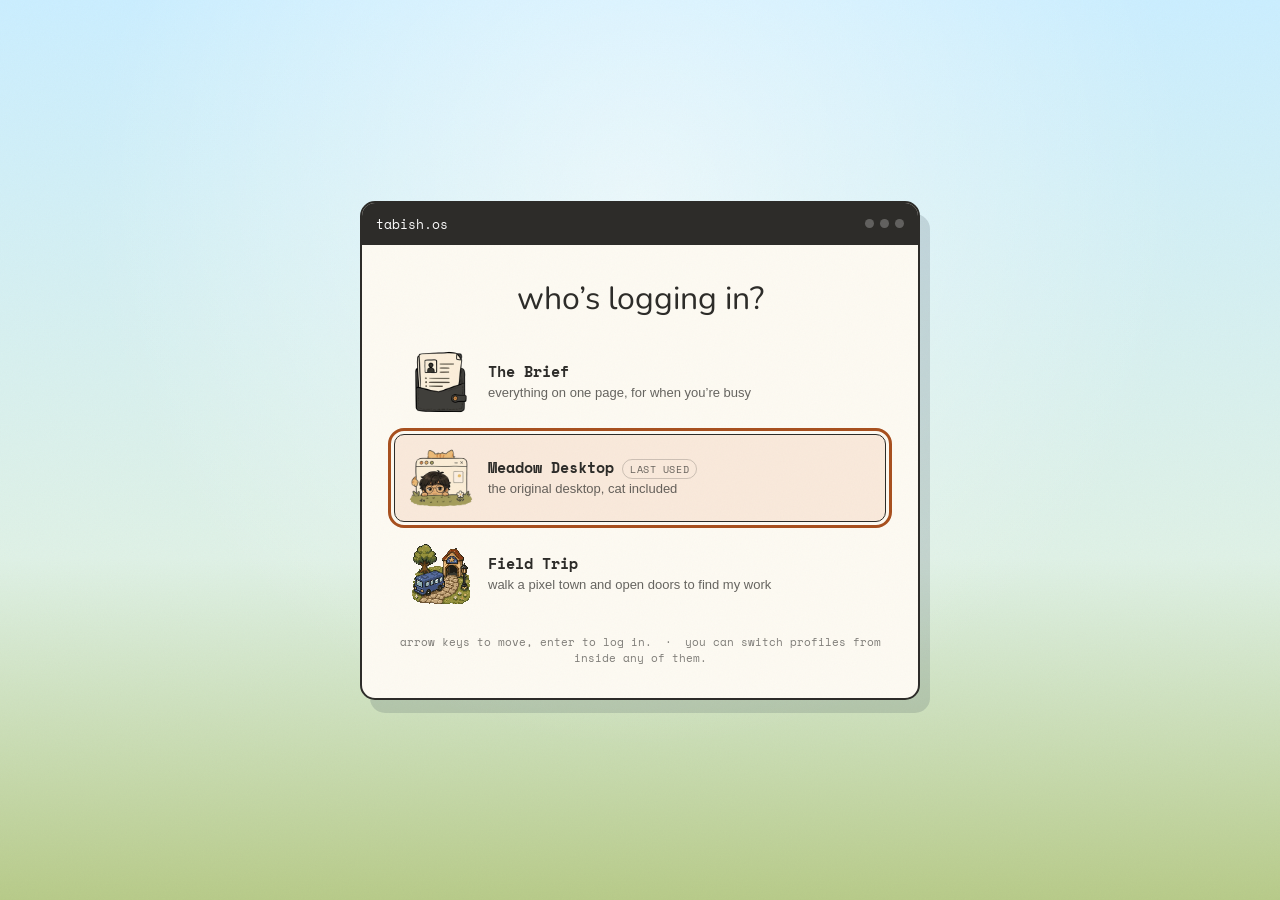
==== index.html @ e6ebe378 "Housekeeping: asset version, sitemap, README, gitignore Bumps ASSET_VERSION to 20261016-sketchbook s" ====
<!DOCTYPE html>
<html lang="en">

<head>
  <meta charset="UTF-8" />
  <meta name="viewport" content="width=device-width, initial-scale=1" />
  <title>Tabish Navaid | Software Engineering &amp; Product Portfolio</title>
  <meta name="description"
    content="Tabish Navaid is an aspiring software engineer studying computer science at Whitman College, building web apps, civic tools and browser games." />
  <meta name="author" content="Tabish Navaid" />
  <meta name="robots" content="index, follow, max-image-preview:large" />
  <meta name="theme-color" content="#cbeeff" media="(prefers-color-scheme: light)" />
  <meta name="theme-color" content="#111827" media="(prefers-color-scheme: dark)" />
  <link rel="canonical" href="https://www.tabishnavaid.dev/" />

  <link rel="icon" href="/assets/images/opt/peeking-profile.png?v=20260821" type="image/png" />

  <meta property="og:type" content="profile" />
  <meta property="og:site_name" content="Tabish Navaid" />
  <meta property="profile:first_name" content="Tabish" />
  <meta property="profile:last_name" content="Navaid" />
  <meta property="og:title" content="Tabish Navaid | Software Engineering &amp; Product Portfolio" />
  <meta property="og:description"
    content="Tabish Navaid’s portfolio, three ways: a one-page brief, an illustrated desktop, and a pixel town you can walk around." />
  <meta property="og:url" content="https://www.tabishnavaid.dev/" />
  <meta property="og:image" content="https://www.tabishnavaid.dev/assets/images/og-card.jpg" />
  <meta property="og:image:width" content="1200" />
  <meta property="og:image:height" content="630" />
  <meta property="og:image:alt" content="An illustrated meadow with a paper desktop window reading “hi! i’m tabish”." />
  <meta name="twitter:card" content="summary_large_image" />
  <meta name="twitter:title" content="Tabish Navaid | Software Engineering &amp; Product Portfolio" />
  <meta name="twitter:description"
    content="Web apps, civic tools and browser games, plus a pixel town you can walk around to find them." />
  <meta name="twitter:image" content="https://www.tabishnavaid.dev/assets/images/og-card.jpg" />
  <meta name="twitter:image:alt" content="An illustrated meadow with a paper desktop window reading “hi! i’m tabish”." />

  <link rel="preconnect" href="https://fonts.googleapis.com" />
  <link rel="preconnect" href="https://fonts.gstatic.com" crossorigin />
  <link
    href="https://fonts.googleapis.com/css2?family=Architects+Daughter&family=Quicksand:wght@500;600;700&family=Nunito:wght@400;600;700&family=Space+Mono:wght@400;700&display=swap"
    rel="stylesheet" />
  <link rel="stylesheet" href="css/styles.css?v=20261016-sketchbook" />

  <script type="application/ld+json">
    {
      "@context": "https://schema.org",
      "@type": "Person",
      "name": "Tabish Navaid",
      "url": "https://www.tabishnavaid.dev/",
      "image": "https://www.tabishnavaid.dev/assets/images/og-card.jpg",
      "email": "mailto:tabishnavaid06@gmail.com",
      "description": "Aspiring software engineer studying computer science at Whitman College, building web apps, civic tools, and browser games.",
      "affiliation": { "@type": "CollegeOrUniversity", "name": "Whitman College" },
      "knowsAbout": ["Software engineering", "Web development", "Product development", "Web accessibility"],
      "sameAs": ["https://github.com/TabishNavaid", "https://linkedin.com/in/tabish-navaid"]
    }
  </script>
</head>

<body>
  <a class="skip-link" href="#modeMain">skip to the content</a>

  <noscript>
    <div class="noscript-card">
      <h1>Tabish Navaid</h1>
      <p>Aspiring software engineer studying computer science at Whitman College, building web apps and the odd browser game.
        The interactive parts of this site need JavaScript, but the links below work without it.</p>
      <p>
        <a href="mailto:tabishnavaid06@gmail.com">tabishnavaid06@gmail.com</a> ·
        <a href="https://github.com/TabishNavaid">GitHub</a> ·
        <a href="https://linkedin.com/in/tabish-navaid">LinkedIn</a>
      </p>
    </div>
  </noscript>

  <!-- Paper grain. Decorative. -->
  <svg class="noise-overlay" xmlns="http://www.w3.org/2000/svg" aria-hidden="true" focusable="false">
    <filter id="noiseFilter">
      <feTurbulence type="fractalNoise" baseFrequency="0.65" numOctaves="3" stitchTiles="stitch" />
    </filter>
    <rect width="100%" height="100%" filter="url(#noiseFilter)" />
  </svg>

  <!-- ==================== boot + profile chooser ==================== -->
  <div class="boot" id="boot" hidden>
    <div class="boot__machine">
      <div class="boot__bar" aria-hidden="true">
        <span class="boot__bar-name">tabish.os</span>
        <span class="boot__dots"><i></i><i></i><i></i></span>
      </div>

      <div class="boot__screen">
        <p class="boot__startup" id="bootStartup" aria-hidden="true">
          <span class="boot__sprout">
            <svg viewBox="0 0 32 32" aria-hidden="true" focusable="false">
              <path d="M16 27V12M16 15.5Q10 10 16 10M16 19.5Q22 14 16 14" fill="none" stroke="currentColor"
                stroke-width="2.6" stroke-linecap="round" stroke-linejoin="round" />
            </svg>
          </span>
          <span class="boot__typing">starting up<i class="boot__caret"></i></span>
        </p>

        <section class="chooser" id="chooser" hidden aria-labelledby="chooserTitle">
          <h1 class="chooser__title" id="chooserTitle">who’s logging in?</h1>
          <ul class="chooser__list" id="chooserList">
            <li>
              <button class="profile" type="button" data-mode="brief">
                <span class="profile__avatar" aria-hidden="true">
                  <picture>
                    <source type="image/webp" srcset="assets/images/opt/the-brief.webp" />
                    <img src="assets/images/opt/the-brief.png" width="360" height="360" alt=""
                      decoding="async" />
                  </picture>
                </span>
                <span class="profile__name">The Brief</span>
                <span class="profile__sub">everything on one page, for when you’re busy</span>
              </button>
            </li>
            <li>
              <button class="profile" type="button" data-mode="meadow">
                <span class="profile__avatar" aria-hidden="true">
                  <picture>
                    <source type="image/webp" srcset="assets/images/opt/meadow-desktop.webp" />
                    <img src="assets/images/opt/meadow-desktop.png" width="360" height="360" alt=""
                      decoding="async" />
                  </picture>
                </span>
                <span class="profile__name">Meadow Desktop</span>
                <span class="profile__sub">the original desktop, cat included</span>
              </button>
            </li>
            <li>
              <button class="profile" type="button" data-mode="field-trip">
                <span class="profile__avatar" aria-hidden="true">
                  <picture>
                    <source type="image/webp" srcset="assets/images/opt/field-trip.webp" />
                    <img src="assets/images/opt/field-trip.png" width="360" height="360" alt=""
                      decoding="async" />
                  </picture>
                </span>
                <span class="profile__name">Field Trip</span>
                <span class="profile__sub">walk a pixel town and open doors to find my work</span>
              </button>
            </li>
          </ul>
          <p class="chooser__foot">
            <span id="chooserHint">arrow keys to move, enter to log in.</span>
            <span class="chooser__foot-sep" aria-hidden="true">·</span>
            <span>you can switch profiles from inside any of them.</span>
          </p>
        </section>
      </div>
    </div>
  </div>

  <!-- ==================== mode 2: meadow desktop ==================== -->
  <div id="meadowRoot" hidden>
    <div class="scene">
      <div class="stars" id="stars" aria-hidden="true"></div>

      <svg class="constellation" id="constellation" viewBox="0 0 210 140" aria-hidden="true" focusable="false">
        <g id="constellationArt"></g>
      </svg>

      <div class="cloud" style="top:13%; left:9%;" aria-hidden="true">
        <svg width="112" height="47" viewBox="0 0 120 50" focusable="false">
          <ellipse cx="30" cy="35" rx="30" ry="15" fill="#fff" />
          <ellipse cx="60" cy="25" rx="35" ry="20" fill="#fff" />
          <ellipse cx="90" cy="35" rx="28" ry="14" fill="#fff" />
        </svg>
      </div>
      <div class="cloud" style="top:8%; left:58%;" aria-hidden="true">
        <svg width="84" height="38" viewBox="0 0 90 40" focusable="false">
          <ellipse cx="22" cy="28" rx="22" ry="11" fill="#fff" />
          <ellipse cx="45" cy="18" rx="26" ry="15" fill="#fff" />
          <ellipse cx="70" cy="28" rx="20" ry="10" fill="#fff" />
        </svg>
      </div>

      <div id="fireflies" aria-hidden="true"></div>

      <svg class="grass-layer grass-far" viewBox="0 0 1440 200" preserveAspectRatio="none" aria-hidden="true"
        focusable="false">
        <path d="M0,90 Q360,40 720,80 T1440,70 V200 H0 Z" fill="var(--grass-far)" />
      </svg>

      <div class="meadow-deco" style="left:13%;" aria-hidden="true">🌼</div>
      <div class="meadow-deco" style="left:86%; bottom:7.5%;" aria-hidden="true">🌼</div>

      <svg class="grass-layer grass-near" viewBox="0 0 1440 140" preserveAspectRatio="none" aria-hidden="true"
        focusable="false">
        <path d="M0,60 Q360,100 720,55 T1440,75 V140 H0 Z" fill="var(--grass-near)" />
      </svg>
    </div>

    <div class="topbar">
      <button class="icon-toggle" id="themeToggle" type="button" aria-label="Switch between day and night">
        <img id="themeToggleImg" src="assets/images/opt/dark-mode.png" width="280" height="280" alt="" />
      </button>
      <button class="icon-toggle" id="soundToggle" type="button" aria-pressed="false"
        aria-label="Sound effects and music: currently off">
        <img id="soundToggleImg" src="assets/images/opt/sound-off.png" width="280" height="280" alt="" />
      </button>
    </div>

    <!-- Drag the sun. It is a slider, and it drives every colour on the page. -->
    <button class="celestial" id="celestial" type="button" role="slider" aria-label="Time of day" aria-valuemin="0"
      aria-valuemax="100" aria-valuenow="0" aria-valuetext="daytime">
      <span class="sun" aria-hidden="true"></span>
      <span class="moon" aria-hidden="true"></span>
      <span class="celestial__hint" aria-hidden="true">drag me</span>
    </button>

    <!-- the bus that goes to Field Trip. lives in the grass, not on the desk. -->
    <div class="field-trip-stop" id="fieldTripStop" hidden>
      <button class="field-trip-stop__bus" id="fieldTripBus" type="button">
        <span class="field-trip-stop__bubble" aria-hidden="true">next stop?</span>
        <span class="visually-hidden">Open Field Trip, a pixel town you can walk around</span>
        <span class="field-trip-stop__art" aria-hidden="true"></span>
      </button>
      <span class="field-trip-stop__sign" aria-hidden="true">field trip</span>
    </div>

    <main class="desktop-window" id="deskWindow">
      <button class="profile-peek" id="profilePeek" type="button" aria-label="Say hello to Tabish's doodle">
        <picture>
          <source id="peekSource" type="image/webp" srcset="assets/images/opt/peeking-profile.webp" />
          <img id="peekImg" src="assets/images/opt/peeking-profile.png" width="720" height="720" alt=""
            fetchpriority="high" />
        </picture>
      </button>
      <span class="peek-message" id="peekMessage" aria-hidden="true">brb</span>

      <div class="win-header">
        home
        <div class="win-header__right">
          <div class="dots" aria-hidden="true"><span class="dot"></span><span class="dot"></span><span
              class="dot"></span></div>
        </div>
      </div>

      <div class="win-body">
        <div class="hero-group">
          <h1 class="hi-title">hi! i’m <span class="accent">tabish</span></h1>
          <p class="tagline" id="tagline"></p>

          <nav class="icon-row" aria-label="Desktop">
            <button class="icon-btn" type="button" data-window="about">
              <span class="icon-circle">
                <picture>
                  <source type="image/webp" srcset="assets/images/opt/icon-about.webp" />
                  <img class="custom-doodle-icon" src="assets/images/opt/icon-about.png" width="360" height="360"
                    alt="" />
                </picture>
              </span>
              about
            </button>
            <button class="icon-btn" type="button" data-window="links">
              <span class="icon-circle">
                <picture>
                  <source type="image/webp" srcset="assets/images/opt/icon-links.webp" />
                  <img class="custom-doodle-icon" src="assets/images/opt/icon-links.png" width="360" height="360"
                    alt="" />
                </picture>
              </span>
              links
            </button>
            <button class="icon-btn" type="button" data-window="work">
              <span class="icon-circle">
                <picture>
                  <source type="image/webp" srcset="assets/images/opt/icon-work.webp" />
                  <img class="custom-doodle-icon" src="assets/images/opt/icon-work.png" width="360" height="360"
                    alt="" />
                </picture>
              </span>
              work
            </button>
            <button class="icon-btn" type="button" data-window="notes">
              <span class="icon-circle">
                <picture>
                  <source type="image/webp" srcset="assets/images/opt/icon-faq.webp" />
                  <img class="custom-doodle-icon" src="assets/images/opt/icon-faq.png" width="360" height="360"
                    alt="" />
                </picture>
              </span>
              notes
            </button>
            <button class="icon-btn" type="button" data-window="contact">
              <span class="icon-circle">
                <picture>
                  <source type="image/webp" srcset="assets/images/opt/icon-contact.webp" />
                  <img class="custom-doodle-icon" src="assets/images/opt/icon-contact.png" width="360" height="360"
                    alt="" />
                </picture>
              </span>
              contact
            </button>
          </nav>
        </div>
      </div>

      <svg class="win-doodle" viewBox="0 0 38 38" aria-hidden="true" focusable="false">
        <g fill="none" stroke="var(--accent)" stroke-width="2" stroke-linecap="round" stroke-linejoin="round">
          <ellipse cx="19" cy="11" rx="3.5" ry="6" />
          <ellipse cx="27" cy="15" rx="3.5" ry="6" transform="rotate(60 27 15)" />
          <ellipse cx="27" cy="25" rx="3.5" ry="6" transform="rotate(120 27 25)" />
          <ellipse cx="19" cy="29" rx="3.5" ry="6" transform="rotate(180 19 29)" />
          <ellipse cx="11" cy="25" rx="3.5" ry="6" transform="rotate(240 11 25)" />
          <ellipse cx="11" cy="15" rx="3.5" ry="6" transform="rotate(300 11 15)" />
          <circle cx="19" cy="20" r="4.5" fill="var(--accent)" stroke="none" opacity="0.6" />
        </g>
      </svg>

      <svg class="win-sticker" viewBox="0 0 32 32" aria-hidden="true" focusable="false">
        <circle cx="16" cy="16" r="14" fill="var(--win-bg)" stroke="var(--win-border)" stroke-width="2.5" />
        <path d="M16 24V11 M16 14Q11 9 16 9 M16 18Q21 13 16 13" stroke="var(--accent)" stroke-width="2.5" fill="none"
          stroke-linecap="round" stroke-linejoin="round" />
      </svg>
    </main>

    <!-- The cat. Handles morale. -->
    <button class="cat" id="cat" type="button" aria-label="Play background music">
      <picture>
        <source id="catSource" type="image/webp" srcset="assets/images/opt/cat-morning-no-music.webp" />
        <img id="catImg" src="assets/images/cat-morning-no-music.gif" width="300" height="300" alt=""
          decoding="async" />
      </picture>
    </button>
    <p class="cat-bubble" id="catBubble" role="status" aria-live="polite"></p>

    <dialog class="win" id="panelDialog" aria-labelledby="panelBarTitle">
      <div class="win__bar">
        <span class="win__bar-title" id="panelBarTitle"></span>
        <button class="win__zoom" type="button" data-zoom aria-pressed="false" aria-label="Maximize window">[ □
          ]</button>
        <button class="win__close" type="button" data-close aria-label="Close window">[ x ]</button>
      </div>
      <div class="win__body" id="panelBody" tabindex="-1"></div>
    </dialog>

    <dialog class="win win--child" id="detailDialog" aria-labelledby="detailBarTitle">
      <div class="win__bar">
        <span class="win__bar-title" id="detailBarTitle"></span>
        <button class="win__close" type="button" data-close aria-label="Close project window">[ x ]</button>
      </div>
      <div class="win__body" id="detailBody" tabindex="-1"></div>
    </dialog>
  </div>

  <!-- ==================== mode 1: the brief ==================== -->
  <div id="briefRoot" hidden></div>

  <!-- ==================== mode 3: field trip ==================== -->
  <div id="fieldTripRoot" hidden></div>

  <script>
    /*
      Keep broken addresses and broken boot files on the same designed page.
      The useful detail still reaches the console; visitors never have to
      decipher a filename or a half-mounted profile.
    */
    window.PortfolioFail = function (detail) {
      if (window.console && console.error) console.error('[portfolio]', detail);
      if (location.pathname !== '/404.html') location.replace('/404.html');
    };

    /* A downloaded script can still fail while it is being parsed or run.
       Resource onerror does not cover that case, so catch first-party script
       failures here before they can leave a blank or half-working screen. */
    window.addEventListener('error', function (event) {
      if (!event.filename) return;
      const source = new URL(event.filename, location.href);
      if (source.origin === location.origin && source.pathname.includes('/js/')) {
        window.PortfolioFail('a site script stopped unexpectedly');
      }
    });

    (function guardPublicAddress() {
      const modes = ['brief', 'meadow', 'field-trip'];
      const params = new URLSearchParams(location.search);
      const asked = params.get('mode');
      const validPath = location.pathname === '/' || location.pathname === '/index.html';
      const validMode = !params.has('mode') || modes.includes(asked);

      /* This also covers hosts configured to rewrite an unknown route to
         index.html instead of serving 404.html themselves. */
      if (!validPath || !validMode) window.PortfolioFail('unknown public address');
    })();
  </script>
  <script src="js/content.js?v=20261016-sketchbook" defer
    onerror="window.PortfolioFail('the shared content file did not load')"></script>
  <script src="js/modes.js?v=20261016-sketchbook" defer
    onerror="window.PortfolioFail('the profile loader did not load')"></script>
</body>

</html>
---- css/styles.css ----
/* ==========================================================================
   tabish navaid — a desktop in a meadow

   The whole site is one screen. The page never scrolls; long content scrolls
   inside its window.

     1  tokens
     2  base + utilities
     3  scene (sky, sun, grass, cat)
     4  the desktop window
     5  windows (dialogs)
     6  window content: about, links, work, notes, contact
     7  responsive
     8  reduced motion

   Colours are driven by one number (--theme-progress, 0 = noon, 1 = midnight)
   which JS mixes into the custom properties below.
   ========================================================================== */

/* 1 ---------------------------------------------------------------- tokens */

:root {
  /* Two timings, used everywhere, so the site moves at one pace:
       --curtain  a scene being replaced (a door, the arcade cabinet)
       --rise     something arriving on top of a scene that is still there
     The boot sequence is the one deliberate exception; it runs once. */
  --curtain: 200ms;
  --rise: 250ms;

  --sky-top-day: #cbeeff;
  --sky-bot-day: #f1faf4;
  --sky-top-night: #111827;
  --sky-bot-night: #243b5a;
  --grass-far-day: #b8cb8a;
  --grass-near-day: #9fbd76;
  --grass-far-night: #223850;
  --grass-near-night: #182a3f;

  --win-bg-day: #fdfaf2;
  --win-header-day: #2d2c29;
  --win-text-day: #2d2c29;
  --win-border-day: #2d2c29;
  --win-bg-night: #17233a;
  --win-header-night: #101827;
  --win-text-night: #f0f4fb;
  --win-border-night: #eaf6ff;

  --accent-day: #d96e34;
  --accent-night: #aef0ff;

  /* live values, overwritten by JS whenever the time of day changes */
  --sky-top: var(--sky-top-day);
  --sky-bot: var(--sky-bot-day);
  --grass-far: var(--grass-far-day);
  --grass-near: var(--grass-near-day);
  --win-bg: var(--win-bg-day);
  --win-header: var(--win-header-day);
  --win-text: var(--win-text-day);
  --win-border: var(--win-border-day);
  --accent: var(--accent-day);
  --accent-ink: #a8501f; /* accent, dark enough for small text on paper */

  --theme-progress: 0;
  --dusk-opacity: 0;
  --night-opacity: 0;
  --star-opacity: 0;
  --cloud-opacity: 0.72;
  --firefly-opacity: 0;
  --sun-opacity: 1;
  --moon-opacity: 0;
  --sun-scale: 1;
  --moon-scale: 0.85;
  --celestial-x: 78vw;
  --celestial-y: 12vh;
  --shadow-x: 10px;
  --shadow-y: 13px;

  --scene-shadow: rgba(49, 67, 76, 0.17);
  --scene-shadow-strong: rgba(36, 43, 47, 0.2);

  --font-display: 'Quicksand', system-ui, sans-serif;
  --font-body: 'Nunito', system-ui, sans-serif;
  --font-mono: 'Space Mono', ui-monospace, monospace;

  --paper: var(--win-bg);
  --paper-tint: color-mix(in srgb, var(--win-bg) 94%, var(--accent) 6%);
  --rule: color-mix(in srgb, var(--win-border) 20%, transparent);
  --rule-strong: color-mix(in srgb, var(--win-border) 42%, transparent);

  --radius: 15px;
  --radius-sm: 10px;
  --radius-pill: 999px;
}

html.dark {
  --sky-top: var(--sky-top-night);
  --sky-bot: var(--sky-bot-night);
  --grass-far: var(--grass-far-night);
  --grass-near: var(--grass-near-night);
  --win-bg: var(--win-bg-night);
  --win-header: var(--win-header-night);
  --win-text: var(--win-text-night);
  --win-border: var(--win-border-night);
  --accent: var(--accent-night);
  --scene-shadow: rgba(5, 10, 22, 0.38);
  --scene-shadow-strong: rgba(5, 10, 22, 0.5);
}

/* 2 --------------------------------------------------------- base + utils */

*,
*::before,
*::after {
  box-sizing: border-box;
}

/* Meadow Desktop, the chooser and the game are each one screen: nothing at the
   page level scrolls. The Brief is a document, so it does. */
html,
body {
  height: 100%;
  margin: 0;
  padding: 0;
  overflow: hidden;
}

html[data-mode='brief'],
html[data-mode='brief'] body {
  height: auto;
  min-height: 100%;
  overflow: visible;
}

body {
  position: relative;
  font-family: var(--font-body);
  color: var(--win-text);
  background: linear-gradient(to bottom, var(--sky-top) 0%, var(--sky-top) 58%, var(--sky-bot) 78%, var(--sky-bot) 100%);
  transition: background 0.6s ease, color 0.5s ease;
  -webkit-font-smoothing: antialiased;
}

/* Artwork is part of the interface, not something to drag into a new tab.
   This also keeps a missed click from leaving a blue selection wash over the
   meadow. Reading copy remains selectable where it is useful. */
img,
picture {
  max-width: 100%;
  -webkit-user-drag: none;
  user-select: none;
  -webkit-user-select: none;
}

.boot,
#meadowRoot,
#fieldTripRoot {
  user-select: none;
  -webkit-user-select: none;
}

/* Recruiters can still copy project details, contact information and longer
   explanations from the windows that are meant for reading. */
#meadowRoot .win__body,
#fieldTripRoot .ft-sheet__body {
  user-select: text;
  -webkit-user-select: text;
}

a { color: var(--accent-ink); }
/* Buttons carry their own colours. Without the :not(), this rule's (0,1,1)
   beats .btn--primary's (0,1,0) and paints the label in --accent — which in
   the dark theme is also the button's background, so the text vanished. */
html.dark a:not(.btn) { color: var(--accent); }

code {
  padding: 1px 4px;
  border-radius: 5px;
  background: color-mix(in srgb, var(--win-border) 9%, transparent);
  font-family: var(--font-mono);
  font-size: 0.88em;
}

:where(button, a, input, summary, [tabindex]):focus-visible {
  outline: 3px solid var(--accent-ink);
  outline-offset: 3px;
  border-radius: 4px;
}

html.dark :where(button, a, input, summary, [tabindex]):focus-visible {
  outline-color: var(--accent);
}

.visually-hidden {
  position: absolute !important;
  width: 1px;
  height: 1px;
  padding: 0;
  margin: -1px;
  overflow: hidden;
  clip-path: inset(50%);
  white-space: nowrap;
  border: 0;
}

.skip-link {
  position: fixed;
  top: 10px;
  left: 50%;
  z-index: 400;
  padding: 10px 16px;
  border: 2px solid var(--win-border);
  border-radius: var(--radius-pill);
  background: var(--win-bg);
  color: var(--win-text);
  font-family: var(--font-mono);
  font-size: 13px;
  font-weight: 700;
  text-decoration: none;
  transform: translate(-50%, -180%);
  transition: transform 0.18s ease;
}

.skip-link:focus-visible { transform: translate(-50%, 0); }

/* On the chooser the chooser is the content; there is nothing to skip to. */
html[data-mode='chooser'] .skip-link { display: none; }

.noscript-card {
  position: relative;
  z-index: 20;
  width: min(620px, calc(100vw - 32px));
  margin: 96px auto 0;
  padding: 26px 28px;
  border: 2.5px solid var(--win-border);
  border-radius: var(--radius);
  background: var(--win-bg);
  font-size: 15px;
  line-height: 1.6;
}

.noscript-card h1 { margin: 0 0 10px; font-weight: 400; font-size: 32px; }

/* paper grain */
.noise-overlay {
  position: fixed;
  inset: 0;
  z-index: 9999;
  width: 100%;
  height: 100%;
  pointer-events: none;
  opacity: 0.035;
  mix-blend-mode: multiply;
}

html.dark .noise-overlay { opacity: 0.05; mix-blend-mode: overlay; }

/* --- the machine: boot screen and profile chooser ----------------------- */

.boot {
  position: fixed;
  inset: 0;
  z-index: 300;
  display: grid;
  place-items: center;
  padding: 20px;
  background:
    radial-gradient(circle at 50% 22%, rgba(255, 255, 255, 0.55), transparent 58%),
    linear-gradient(to bottom, #cbeeff 0%, #dff1e6 62%, #b8cb8a 100%);
}

.boot[hidden] { display: none; }

.boot__machine {
  width: min(560px, 100%);
  max-height: 100%;
  border: 2.5px solid #2d2c29;
  border-radius: var(--radius);
  background: #fdfaf2;
  color: #2d2c29;
  box-shadow: 10px 13px 0 rgba(49, 67, 76, 0.17);
  overflow: hidden;
}

.boot__bar {
  display: flex;
  align-items: center;
  gap: 8px;
  padding: 11px 14px;
  background: #2d2c29;
  color: #fdfdfd;
  font-family: var(--font-mono);
  font-size: 13px;
}

.boot__dots { display: flex; gap: 6px; margin-left: auto; }
.boot__dots i { width: 9px; height: 9px; border-radius: 50%; background: rgba(255, 255, 255, 0.25); }

.boot__screen { padding: clamp(20px, 4vw, 32px); }

.boot__startup {
  display: flex;
  align-items: center;
  justify-content: center;
  gap: 12px;
  min-height: 168px;
  margin: 0;
  font-family: var(--font-mono);
  font-size: 14px;
  opacity: 0.85;
}

.boot__startup[hidden] { display: none; }

.boot__sprout { display: block; width: 30px; height: 30px; color: #d96e34; }
.boot__sprout svg { display: block; width: 100%; height: 100%; }

.boot__caret {
  display: inline-block;
  width: 8px;
  height: 15px;
  margin-left: 4px;
  vertical-align: -2px;
  background: currentColor;
  animation: boot-blink 0.62s steps(1) infinite;
}

@keyframes boot-blink { 0%, 49% { opacity: 1; } 50%, 100% { opacity: 0; } }

.chooser { animation: boot-in 0.34s cubic-bezier(0.22, 1, 0.36, 1); }
.chooser[hidden] { display: none; }

@keyframes boot-in {
  from { opacity: 0; transform: translateY(6px); }
  to { opacity: 1; transform: none; }
}

.chooser__title {
  margin: 0 0 4px;
  font-family: var(--font-body);
  font-weight: 400;
  font-size: clamp(24px, 4.6vw, 32px);
  text-align: center;
}

.chooser__list {
  display: flex;
  flex-direction: column;
  gap: 8px;
  margin: 18px 0 0;
  padding: 0;
  list-style: none;
}

.profile {
  display: grid;
  grid-template-columns: 64px minmax(0, 1fr);
  align-items: center;
  gap: 2px 15px;
  width: 100%;
  padding: 11px 14px;
  border: 1.5px solid transparent;
  border-radius: var(--radius-sm);
  background: none;
  color: inherit;
  text-align: left;
  cursor: pointer;
  transition: background 0.18s ease, border-color 0.18s ease, transform 0.14s ease;
}

.profile:hover { background: color-mix(in srgb, #d96e34 8%, #fdfaf2); border-color: rgba(45, 44, 41, 0.28); }
.profile:focus-visible { border-color: #2d2c29; background: color-mix(in srgb, #d96e34 12%, #fdfaf2); }
.profile:active { transform: translateY(1px); }

/* Three drawn icons in three different hands — a doodle, a wallet, a pixel
   street. No tile: they sit straight on the paper, which is what the rest of
   the site does with its art, and it lets them be drawn a size larger in the
   same row. */
.profile__avatar {
  grid-row: span 2;
  display: grid;
  place-items: center;
  justify-self: center;
  width: 64px;
  height: 64px;
  transform-origin: center;
  transition: transform 0.22s cubic-bezier(0.22, 1, 0.36, 1);
}

.profile__avatar picture { display: block; width: 100%; height: 100%; }

.profile__avatar img {
  display: block;
  width: 100%;
  height: 100%;
  object-fit: contain;
  object-position: center;
}

/* the pixel town stays pixels, however small it is drawn */
.profile[data-mode='field-trip'] .profile__avatar img { image-rendering: pixelated; }

/* The pointer can land on a profile as the chooser opens, especially after
   Field Trip's menu closes. Scale from the centre without rotating so that
   automatic hover never makes the art look misaligned. */
.profile:hover .profile__avatar { transform: scale(1.06); }
.profile:focus-visible .profile__avatar { transform: scale(1.035); }

.profile__name { font-family: var(--font-mono); font-size: 15px; font-weight: 700; align-self: end; }
.profile__sub { font-size: 13px; line-height: 1.4; opacity: 0.72; align-self: start; }

.profile.is-last .profile__name::after {
  content: 'last used';
  margin-left: 8px;
  padding: 2px 7px;
  border: 1px solid rgba(45, 44, 41, 0.3);
  border-radius: var(--radius-pill);
  font-size: 9.5px;
  font-weight: 400;
  letter-spacing: 0.06em;
  text-transform: uppercase;
  opacity: 0.7;
  white-space: nowrap;
}

.chooser__foot {
  margin: 16px 0 0;
  font-family: var(--font-mono);
  font-size: 11px;
  text-align: center;
  opacity: 0.6;
}

.chooser__foot-sep { margin: 0 6px; }

@media (max-width: 420px) {
  .boot__screen { padding: 18px 14px 20px; }
  .profile { grid-template-columns: 54px minmax(0, 1fr); gap: 2px 11px; padding: 10px; }
  .lost__list .profile { grid-template-columns: 54px minmax(0, 1fr) auto; }
  .profile__avatar { width: 54px; height: 54px; }
  .profile__sub { font-size: 12px; }
  .profile.is-last .profile__name::after { display: block; width: max-content; margin: 3px 0 0; }
  .chooser__foot-sep, .chooser__foot span:last-child { display: none; }
}

@media (max-height: 620px) {
  .boot__startup { min-height: 96px; }
}

/* --- switch profile: a small account control, not a call to action ------ */

.switch-profile {
  display: inline-flex;
  align-items: center;
  gap: 7px;
  padding: 4px 10px 4px 5px;
  border: 1.5px solid currentColor;
  border-radius: var(--radius-pill);
  background: none;
  color: inherit;
  font-family: var(--font-mono);
  font-size: 11px;
  line-height: 1;
  cursor: pointer;
  opacity: 0.72;
  transition: opacity 0.18s ease, background 0.18s ease;
}

.switch-profile:hover,
.switch-profile:focus-visible { opacity: 1; background: rgba(255, 255, 255, 0.12); }

.switch-profile__face {
  display: grid;
  place-items: center;
  flex: 0 0 auto;
  width: 19px;
  height: 19px;
  border-radius: 50%;
  border: 1.5px solid currentColor;
  overflow: hidden;
}

.switch-profile__face svg {
  display: block;
  width: 15px;
  height: 15px;
  fill: none;
  stroke: currentColor;
  stroke-width: 1.6;
  stroke-linecap: round;
}

.switch-profile--bar { color: #fdfdfd; }

@media (max-width: 520px) {
  .switch-profile--bar .switch-profile__label { display: none; }
  .switch-profile--bar { padding: 4px; }
}

/* --- the road to Field Trip ---------------------------------------------
   A short three-lane transition launched by the meadow bus. The road is a
   canvas; all instructions, failure choices and controls remain real DOM. */

.bus-ride {
  position: fixed;
  inset: 0;
  z-index: 300;
  display: grid;
  place-items: center;
  padding: clamp(8px, 2vw, 24px);
  background: rgba(29, 35, 34, 0.76);
  backdrop-filter: blur(5px);
  color: #2d2c29;
}

.bus-ride__cab {
  display: flex;
  flex-direction: column;
  width: min(1120px, 100%);
  max-height: 100%;
  overflow: hidden;
  border: 3px solid #2d2c29;
  border-radius: 18px;
  background: #fdfaf2;
  box-shadow: 10px 14px 0 rgba(31, 45, 42, 0.25);
}

.bus-ride__bar,
.bus-ride__deck,
.bus-ride__hud {
  display: flex;
  align-items: center;
  gap: 12px;
  flex: 0 0 auto;
}

.bus-ride__bar {
  justify-content: space-between;
  padding: 10px 14px;
  background: #2d2c29;
  color: #fdfaf2;
  font-family: var(--font-mono);
  font-size: 12px;
}

.bus-ride__route { font-weight: 700; letter-spacing: 0.11em; }
.bus-ride__bar-actions { display: flex; align-items: center; gap: 8px; }

.bus-ride__skip,
.bus-ride__lane,
.bus-ride__actions button {
  min-height: 42px;
  padding: 8px 14px;
  border: 1.5px solid currentColor;
  border-radius: var(--radius-pill);
  background: transparent;
  color: inherit;
  font-family: var(--font-mono);
  font-size: 11px;
  font-weight: 700;
  cursor: pointer;
}

.bus-ride__skip { min-height: 32px; padding: 4px 11px; color: #ffd9be; }
.bus-ride__skip:hover,
.bus-ride__skip:focus-visible { background: rgba(255, 217, 190, 0.14); }

.bus-ride__hud {
  padding: 8px 14px;
  border-bottom: 1.5px solid #d9d0bc;
  font-family: var(--font-mono);
  font-size: 11px;
}

.bus-ride__meter {
  flex: 1 1 auto;
  height: 8px;
  overflow: hidden;
  border: 1.5px solid #2d2c29;
  border-radius: var(--radius-pill);
  background: #eee7d8;
}

.bus-ride__meter i {
  display: block;
  width: 0;
  height: 100%;
  border-radius: inherit;
  background: #d96e34;
  transition: width 100ms linear;
}

.bus-ride__screen {
  position: relative;
  min-height: 0;
  overflow: hidden;
  background: #1d2725;
}

.bus-ride__canvas {
  display: block;
  width: 100%;
  height: auto;
  max-height: calc(100vh - 190px);
  aspect-ratio: 16 / 9;
  image-rendering: pixelated;
  object-fit: contain;
  background: #1d2725;
}

.bus-ride__overlay {
  position: absolute;
  inset: 0;
  display: grid;
  place-items: center;
  padding: 22px;
  background: rgba(29, 39, 37, 0.32);
}

.bus-ride__overlay[hidden] { display: none; }

.bus-ride__card {
  width: min(520px, 100%);
  padding: clamp(22px, 4vw, 38px);
  border: 2.5px solid #2d2c29;
  border-radius: 16px;
  background: rgba(253, 250, 242, 0.96);
  box-shadow: 7px 9px 0 rgba(45, 44, 41, 0.22);
  text-align: center;
}

.bus-ride__eyebrow {
  margin: 0 0 8px;
  color: #a8501f;
  font-family: var(--font-mono);
  font-size: 11px;
  font-weight: 700;
  letter-spacing: 0.14em;
  text-transform: uppercase;
}

.bus-ride__card h1 {
  margin: 0 0 12px;
  font-family: var(--font-display);
  font-size: clamp(30px, 5vw, 48px);
  line-height: 1;
}

.bus-ride__card p { margin: 0 auto 12px; max-width: 42ch; line-height: 1.5; }
.bus-ride__keys { font-family: var(--font-mono); font-size: 11px; opacity: 0.65; }

.bus-ride__actions {
  display: flex;
  justify-content: center;
  flex-wrap: wrap;
  gap: 9px;
  margin-top: 18px;
}

.bus-ride__actions .bus-ride__primary {
  border-color: #d96e34;
  background: #d96e34;
  color: #25170f;
  box-shadow: 0 3px 0 #a8501f;
}

.bus-ride__actions button:hover,
.bus-ride__actions button:focus-visible,
.bus-ride__lane:hover,
.bus-ride__lane:focus-visible { transform: translateY(-1px); background: #f3ead9; }

.bus-ride__deck {
  justify-content: space-between;
  padding: 9px 14px;
  border-top: 1.5px solid #d9d0bc;
}

.bus-ride__deck p { margin: 0; text-align: center; font-size: 13px; }
.bus-ride__lane { min-width: 112px; }

/* The lane buttons belong to a bus that is moving. They keep their space so
   the cab does not resize when the ride starts, but they are not offered,
   not focusable and not announced until there is a lane to change. */
.bus-ride__lane {
  visibility: hidden;
  opacity: 0;
  transition: opacity 160ms ease;
}
.bus-ride[data-phase="playing"] .bus-ride__lane { visibility: visible; opacity: 1; }
.bus-ride:not([data-phase="playing"]) .bus-ride__hud { opacity: 0.45; }
.bus-ride__hud { transition: opacity 200ms ease; }

.bus-ride.is-crashed .bus-ride__screen { animation: bus-bump 240ms ease-out; }

@keyframes bus-bump {
  0%, 100% { transform: translateX(0); }
  25% { transform: translateX(-7px); }
  55% { transform: translateX(6px); }
  78% { transform: translateX(-3px); }
}

/* Landscape on a phone is 390px tall. The ride was keeping its window frame
   and giving the road 200 of them; full-bleed hands the canvas the screen. */
@media (max-width: 620px), (max-height: 540px) {
  .bus-ride { padding: 0; }
  .bus-ride__cab { width: 100%; height: 100%; border: 0; border-radius: 0; box-shadow: none; }
  .bus-ride__screen { flex: 1 1 auto; min-height: 0; display: block; }
  /* `cover` cropped the sides on a phone, and the bus lives 18% in from the
     left, so the thing you are steering was off-screen. The element now fills
     the screen box and `contain` letterboxes the 960x540 inside it, which
     fits the whole road whichever way the phone is held. */
  .bus-ride__canvas {
    width: 100%;
    height: 100%;
    max-width: none;
    max-height: none;
    aspect-ratio: auto;
    object-fit: contain;
  }
  .bus-ride__hud > span:first-child { display: none; }
  .bus-ride__deck p { display: none; }
  .bus-ride__lane { flex: 1 1 0; min-width: 0; }
  /* The card has to live inside the road, and in landscape the road is 243px
     tall. It loses the keyboard hint and most of its padding, and scrolls if
     it still does not fit, rather than being clipped by the screen. */
  .bus-ride__overlay { padding: 10px; overflow-y: auto; align-content: center; }
  .bus-ride__card { padding: 14px 18px; }
  .bus-ride__card h1 { font-size: clamp(20px, 5vw, 30px); margin-bottom: 6px; }
  .bus-ride__card p { margin-bottom: 9px; font-size: 13.5px; line-height: 1.4; }
  .bus-ride__eyebrow { margin-bottom: 5px; }
  .bus-ride__actions { margin-top: 4px; }
}

/* In landscape there is no room for the keyboard line, and it is the least
   useful thing on the card for somebody holding a phone. */
@media (max-height: 540px) {
  .bus-ride__keys { display: none; }

  /* A deck row costs 60 of the 390 pixels a phone has in landscape, and the
     road was being pillarboxed to pay for it. The lane buttons float over the
     bottom of the road instead, the way the town's controls do, and the
     canvas gets the height back. */
  .bus-ride__cab { position: relative; }
  .bus-ride__deck {
    position: absolute;
    left: 0;
    right: 0;
    bottom: 0;
    z-index: 6;
    padding: 0 12px calc(10px + env(safe-area-inset-bottom, 0px));
    border-top: 0;
    background: none;
    pointer-events: none;
  }
  .bus-ride__deck .bus-ride__lane {
    pointer-events: auto;
    flex: 0 0 auto;
    min-width: 104px;
    min-height: 46px;
    background: rgba(253, 250, 242, 0.92);
  }
  .bus-ride__bar { padding: 5px 10px; }
  .bus-ride__hud { padding: 3px 10px; }
}

@media (prefers-reduced-motion: reduce) {
  .bus-ride { backdrop-filter: none; }
  .bus-ride__meter i { transition: none; }
  .bus-ride.is-crashed .bus-ride__screen { animation: none; }
  .bus-ride__lane { transition: none; }
  .field-trip-stop.is-leaving { transition: none; }
}

/* The meadow's own bus pulling away, so the ride does not open on a cut.
   The stop keeps the bus; only the vehicle leaves. */
.field-trip-stop.is-leaving { transition: transform 620ms cubic-bezier(0.5, 0, 0.85, 0.35); }
.field-trip-stop.is-leaving .field-trip-stop__bubble { opacity: 0; }
.meadow-departing { animation: meadow-depart 620ms ease-in forwards; }

@keyframes meadow-depart {
  from { opacity: 1; }
  70% { opacity: 1; }
  to { opacity: 0.15; }
}

/* --- lost: a wrong address, or a profile that would not open -------------
   One component, two jobs. 404.html is a static copy of it and modes.js
   builds the same thing when a profile fails to load, so being lost looks
   the same wherever it happens: the machine boots, it just has nothing to
   show you, and the three doors back are right there. It never quotes a
   file path at a visitor — that goes to the console, where it is useful. */

.lost {
  position: fixed;
  inset: 0;
  z-index: 320;
  display: grid;
  place-items: center;
  padding: 20px;
  overflow: auto;
  background:
    radial-gradient(circle at 50% 22%, rgba(255, 255, 255, 0.55), transparent 58%),
    linear-gradient(to bottom, #cbeeff 0%, #dff1e6 62%, #b8cb8a 100%);
  color: #2d2c29;
  font-family: var(--font-body);
}

.lost__machine {
  position: relative;
  width: min(560px, 100%);
  border: 2.5px solid #2d2c29;
  border-radius: var(--radius);
  background: #fdfaf2;
  box-shadow: 10px 13px 0 rgba(49, 67, 76, 0.17);
  /* the doodle leans on the bottom edge from outside */
  margin-bottom: 56px;
  animation: lost-in 0.4s cubic-bezier(0.22, 1, 0.36, 1);
}

@keyframes lost-in {
  from { opacity: 0; transform: translateY(10px); }
  to { opacity: 1; transform: none; }
}

.lost__bar {
  display: flex;
  align-items: center;
  gap: 8px;
  padding: 11px 14px;
  border-radius: 12px 12px 0 0;
  background: #2d2c29;
  color: #fdfdfd;
  font-family: var(--font-mono);
  font-size: 13px;
}

.lost__dots { display: flex; gap: 6px; margin-left: auto; }
.lost__dots i { width: 9px; height: 9px; border-radius: 50%; background: rgba(255, 255, 255, 0.25); }

/* the extra room at the foot is the shelf the doodle leans on */
.lost__screen { padding: clamp(20px, 4vw, 32px) clamp(20px, 4vw, 32px) clamp(58px, 7vw, 74px); }

/* the number, with a sprout coming up through the nought */
.lost__code {
  display: flex;
  align-items: center;
  justify-content: center;
  gap: 2px;
  margin: 2px 0 14px;
  font-family: var(--font-display);
  font-weight: 700;
  font-size: clamp(58px, 13vw, 88px);
  line-height: 0.9;
  letter-spacing: -0.03em;
  color: #2d2c29;
}

/* the nought is a hole in the ground with something growing out of it. The
   halo path is the same stroke in paper colour, drawn first, so the stem
   reads as passing in front of the ring rather than welded to it. */
.lost__o {
  position: relative;
  display: block;
  width: 0.74em;
  height: 0.74em;
  margin: 0 0.05em;
  border: 0.072em solid #d96e34;
  border-radius: 50%;
}

.lost__o svg {
  position: absolute;
  left: 50%;
  bottom: 0;
  width: 100%;
  height: 140%;
  transform: translateX(-50%);
  overflow: visible;
}

.lost__o path {
  fill: none;
  stroke: #d96e34;
  stroke-width: 3.6;
  stroke-linecap: round;
  stroke-linejoin: round;
}

.lost__o .lost__halo { stroke: #fdfaf2; stroke-width: 8.5; }

.lost__title {
  margin: 0 0 8px;
  font-family: var(--font-body);
  font-weight: 400;
  font-size: clamp(21px, 4vw, 27px);
  line-height: 1.25;
  text-align: center;
}

.lost__say {
  margin: 0 auto;
  max-width: 40ch;
  font-size: 15px;
  line-height: 1.6;
  text-align: center;
  opacity: 0.78;
}

.lost__list {
  display: flex;
  flex-direction: column;
  gap: 8px;
  margin: 22px 0 0;
  padding: 0;
  list-style: none;
}

/* the chooser's rows, as links rather than buttons, with room for an arrow.
   The name and the line under it are placed by hand: left to auto-flow, the
   arrow's explicit third column swallows the second row. */
.lost__list .profile {
  grid-template-columns: 64px minmax(0, 1fr) auto;
  text-decoration: none;
}

.lost__list .profile__name { grid-column: 2; grid-row: 1; }
.lost__list .profile__sub { grid-column: 2; grid-row: 2; }

.lost__go {
  grid-column: 3;
  grid-row: span 2;
  align-self: center;
  font-family: var(--font-mono);
  font-size: 15px;
  color: #a8501f;
  opacity: 0;
  transform: translateX(-4px);
  transition: opacity 0.18s ease, transform 0.18s ease;
}

.profile:hover .lost__go,
.profile:focus-visible .lost__go { opacity: 1; transform: none; }

/* nothing hovers on a phone, so the arrow just stays, quietly */
@media (pointer: coarse) {
  .lost__go { opacity: 0.45; transform: none; }
  /* this control is in the corner of every mode; it was 15px tall */
  .switch-profile { min-height: 40px; padding: 6px 12px 6px 8px; }
}

.lost__foot {
  margin: 18px 0 0;
  font-family: var(--font-mono);
  font-size: 11px;
  line-height: 1.7;
  text-align: center;
  opacity: 0.62;
}

.lost__foot a { color: inherit; }

/* the doodle looking over the bottom edge, in on the search */
.lost__peek {
  position: absolute;
  right: 26px;
  bottom: -52px;
  width: 124px;
  pointer-events: none;
}

.lost__peek img {
  display: block;
  width: 100%;
  height: auto;
  transform-origin: 50% 0;
  animation: lost-peek 5.5s ease-in-out infinite;
}

@keyframes lost-peek {
  0%, 62%, 100% { transform: translateY(0) rotate(0deg); }
  70% { transform: translateY(-7px) rotate(-4deg); }
  84% { transform: translateY(-7px) rotate(3deg); }
  92% { transform: translateY(-2px) rotate(0deg); }
}

@media (max-width: 420px) {
  .lost__machine { margin-bottom: 46px; }
  .lost__screen { padding: 18px 14px 54px; }
  .lost__peek { right: 12px; bottom: -44px; width: 98px; }
}

/* 3 ----------------------------------------------------------------- scene */

.scene {
  position: fixed;
  inset: 0;
  z-index: 0;
  overflow: hidden;
  pointer-events: none;
}

.scene::before {
  content: '';
  position: absolute;
  inset: 0;
  opacity: var(--dusk-opacity);
  background:
    radial-gradient(circle at 78% 15%, rgba(255, 205, 129, 0.42), transparent 24%),
    linear-gradient(to bottom, rgba(255, 193, 143, 0.24), rgba(255, 236, 186, 0.12) 48%, transparent 74%);
  transition: opacity 0.6s ease;
}

.stars {
  position: absolute;
  inset: 0;
  opacity: var(--star-opacity);
  transition: opacity 0.6s ease;
}

.star {
  position: absolute;
  border-radius: 50%;
  background: #fff;
  animation: twinkle 3s ease-in-out infinite;
}

@keyframes twinkle {
  0%, 100% { opacity: 0.25; }
  50% { opacity: 1; }
}

.constellation {
  position: absolute;
  top: 11%;
  left: 14px;
  width: 156px;
  height: 104px;
  opacity: 0;
  transition: opacity 0.9s ease;
}

.constellation.is-found { opacity: calc(var(--star-opacity) * 0.95); }
.constellation line { stroke: rgba(214, 235, 255, 0.45); stroke-width: 1; stroke-dasharray: 3 4; }
.constellation circle { fill: #fff; }

.constellation text {
  fill: rgba(220, 240, 255, 0.6);
  font-family: var(--font-mono);
  font-size: 9px;
  letter-spacing: 0.12em;
}

.cloud {
  position: absolute;
  opacity: var(--cloud-opacity);
  filter: drop-shadow(0 12px 18px rgba(75, 132, 160, 0.09));
  transition: opacity 0.6s ease;
}

.cloud svg { display: block; }

.firefly {
  position: absolute;
  width: 5px;
  height: 5px;
  border-radius: 50%;
  background: #fff6b0;
  box-shadow: 0 0 8px 3px rgba(255, 246, 176, 0.8);
  opacity: var(--firefly-opacity);
  animation: float-firefly 8s ease-in-out infinite;
  transition: opacity 0.6s ease;
}

@keyframes float-firefly {
  0%, 100% { transform: translate(0, 0); opacity: calc(var(--firefly-opacity) * 0.35); }
  25% { transform: translate(20px, -15px); opacity: var(--firefly-opacity); }
  50% { transform: translate(-10px, -30px); opacity: calc(var(--firefly-opacity) * 0.55); }
  75% { transform: translate(15px, -10px); opacity: var(--firefly-opacity); }
}

/* --- the draggable sun / moon --- */

.celestial {
  position: fixed;
  top: 0;
  left: 0;
  z-index: 12;
  width: 74px;
  height: 74px;
  padding: 0;
  border: 0;
  border-radius: 50%;
  background: transparent;
  cursor: grab;
  touch-action: none;
  transform: translate(calc(var(--celestial-x) - 37px), calc(var(--celestial-y) - 37px));
  transition: transform 0.5s cubic-bezier(0.22, 1, 0.36, 1);
}

.celestial.is-dragging { cursor: grabbing; transition: none; }

.celestial:focus-visible { outline: 3px solid var(--accent-ink); outline-offset: 10px; }
html.dark .celestial:focus-visible { outline-color: var(--accent); }

.celestial__hint {
  position: absolute;
  top: 50%;
  right: calc(100% + 10px);
  padding: 4px 10px;
  border: 1.5px solid var(--win-border);
  border-radius: var(--radius-pill);
  background: var(--win-bg);
  color: var(--win-text);
  font-family: var(--font-mono);
  font-size: 10.5px;
  white-space: nowrap;
  opacity: 0;
  transform: translateY(-50%);
  pointer-events: none;
  transition: opacity 0.2s ease;
}

.celestial:hover .celestial__hint,
.celestial:focus-visible .celestial__hint,
.celestial.is-dragging .celestial__hint { opacity: 0.94; }

.sun,
.moon {
  position: absolute;
  inset: 6px;
  border-radius: 50%;
  pointer-events: none;
  transition: opacity 0.6s ease, transform 0.6s ease;
}

.sun {
  background: radial-gradient(circle at 35% 35%, #fff7d6, #ffd166 60%, #ffb648);
  box-shadow: 0 0 40px 10px rgba(255, 209, 102, calc(0.25 + (var(--sun-opacity) * 0.35)));
  opacity: var(--sun-opacity);
  transform: scale(var(--sun-scale));
}

.moon {
  background: radial-gradient(circle at 35% 35%, #fdfdff, #d8e3f5 55%, #b8c6e6);
  box-shadow: 0 0 30px 8px rgba(184, 198, 230, 0.5);
  opacity: var(--moon-opacity);
  transform: scale(var(--moon-scale));
}

.moon::before,
.moon::after {
  content: '';
  position: absolute;
  border-radius: 50%;
  background: rgba(150, 165, 200, 0.5);
}

.moon::before { width: 15px; height: 15px; top: 13px; left: 14px; }
.moon::after { width: 9px; height: 9px; top: 36px; left: 37px; }

/* --- ground --- */

.grass-layer { position: absolute; left: 0; width: 100%; }

.grass-layer path {
  filter: drop-shadow(0 -10px 18px rgba(80, 128, 80, 0.08));
  transition: fill 0.6s ease;
}

.grass-far { bottom: 0; height: 22%; z-index: 1; }
.grass-near { bottom: 0; height: 16%; z-index: 3; }

.meadow-deco {
  position: absolute;
  bottom: 6%;
  z-index: 2;
  font-size: 16px;
  opacity: calc(0.55 * (1 - var(--night-opacity)));
  transition: opacity 0.6s ease;
}

/* --- the cat --- */

.cat {
  position: fixed;
  right: 2.2%;
  bottom: 0;
  z-index: 5;
  width: clamp(120px, 14vw, 205px);
  aspect-ratio: 1;
  padding: 0;
  border: 0;
  border-radius: 50%;
  background: transparent;
  cursor: pointer;
  -webkit-tap-highlight-color: transparent;
  filter: drop-shadow(0 7px 8px rgba(45, 72, 50, 0.15));
  animation: cat-idle 4.8s ease-in-out infinite;
  transition: filter 0.3s ease;
}

.cat img { display: block; width: 100%; height: 100%; object-fit: contain; pointer-events: none; }

.cat:hover,
.cat:focus-visible { filter: drop-shadow(0 8px 12px rgba(45, 72, 50, 0.26)); }

.cat.is-playing { filter: drop-shadow(0 0 11px color-mix(in srgb, var(--accent) 46%, transparent)); }

@keyframes cat-idle {
  0%, 100% { transform: translateY(0); }
  50% { transform: translateY(-2px); }
}

.cat-bubble {
  position: fixed;
  right: 2.2%;
  bottom: clamp(126px, 14.5vw, 210px);
  z-index: 6;
  max-width: min(258px, 64vw);
  padding: 7px 13px;
  border: 1.5px solid var(--win-border);
  border-radius: var(--radius-sm);
  background: var(--win-bg);
  color: var(--win-text);
  font-family: var(--font-mono);
  font-size: 11.5px;
  line-height: 1.45;
  box-shadow: 2px 3px 0 rgba(0, 0, 0, 0.12);
  opacity: 0;
  transform: translateY(8px);
  pointer-events: none;
  transition: opacity var(--rise) ease, transform var(--rise) ease, background 0.5s, color 0.5s, border-color 0.5s;
}

.cat-bubble.is-visible { opacity: 1; transform: translateY(0); }

/* --- the bus to Field Trip -----------------------------------------------
   It drives along the grass in the bottom-left corner, stops by its sign, and
   eventually goes on. It never sits on top of the desk, the cat or the sun. */

.field-trip-stop {
  position: fixed;
  left: 0;
  bottom: 4%;
  z-index: 4;
  width: 100%;
  height: 0;
  pointer-events: none;
}

.field-trip-stop[hidden] { display: none; }

.field-trip-stop__bus {
  position: absolute;
  left: 0;
  bottom: 0;
  width: 132px;
  height: 86px;
  padding: 0;
  border: 0;
  background: none;
  cursor: pointer;
  pointer-events: auto;
  -webkit-tap-highlight-color: transparent;
  transform: translateX(var(--bus-x, -260px));
}

.field-trip-stop__art {
  display: block;
  width: 100%;
  height: 100%;
  background: url('../assets/field-trip/bus.png') no-repeat left bottom;
  background-size: 132px 86px;
  image-rendering: pixelated;
  filter: drop-shadow(0 5px 5px rgba(45, 72, 50, 0.16));
  transition: transform 0.16s ease;
}

.field-trip-stop__bus:hover .field-trip-stop__art,
.field-trip-stop__bus:focus-visible .field-trip-stop__art { transform: translateY(-2px); }

.field-trip-stop__sign,
.field-trip-stop__bubble {
  position: absolute;
  bottom: 88px;
  padding: 5px 11px;
  border: 1.5px solid var(--win-border);
  border-radius: var(--radius-pill);
  background: var(--win-bg);
  color: var(--win-text);
  font-family: var(--font-mono);
  font-size: 11px;
  line-height: 1.2;
  white-space: nowrap;
  box-shadow: 2px 2px 0 rgba(0, 0, 0, 0.12);
  transition: opacity var(--rise) ease, transform var(--rise) ease, background 0.5s, color 0.5s, border-color 0.5s;
}

.field-trip-stop__sign { left: 10px; font-weight: 700; }

.field-trip-stop__sign::after {
  content: '';
  position: absolute;
  top: 100%;
  left: 16px;
  width: 2px;
  height: 16px;
  background: var(--win-border);
}

.field-trip-stop__bubble {
  left: 10px;
  bottom: 130px;
  border-style: dashed;
  opacity: 0;
  transform: translateY(5px);
}

.field-trip-stop.is-parked .field-trip-stop__bubble { opacity: 1; transform: translateY(0); }
.field-trip-stop__bus[disabled] { cursor: default; }

@media (max-width: 900px) {
  .field-trip-stop__bus { width: 80px; height: 52px; }
  .field-trip-stop__art { background-size: 80px 52px; }
  .field-trip-stop__sign, .field-trip-stop__bubble { bottom: 56px; font-size: 10px; padding: 4px 9px; }
  .field-trip-stop__sign { left: 6px; }
  .field-trip-stop__bubble { left: 6px; bottom: 98px; }
}

/* On a phone the desk fills most of the screen, so the sign moves down beside
   the bus instead of floating above it, where the window would cover it. */
@media (max-width: 520px) {
  .field-trip-stop { bottom: 2%; }
  .field-trip-stop__bubble { display: none; }
  .field-trip-stop__sign { left: 108px; bottom: 12px; }
  .field-trip-stop__sign::after { display: none; }
}

/* 4 ------------------------------------------------------ the desktop window */

.topbar {
  position: fixed;
  top: 14px;
  left: 16px;
  z-index: 50;
  display: flex;
  align-items: center;
  gap: 2px;
}

.icon-toggle {
  width: 46px;
  height: 46px;
  padding: 0;
  border: 0;
  background: transparent;
  cursor: pointer;
  -webkit-tap-highlight-color: transparent;
  transition: transform 0.16s ease;
}

.icon-toggle:hover { transform: translateY(-1px) rotate(-3deg); }
.icon-toggle:active { transform: translateY(1px); }
.icon-toggle img { display: block; width: 100%; height: 100%; object-fit: contain; pointer-events: none; }

.desktop-window {
  position: absolute;
  top: 50%;
  left: 50%;
  z-index: 20;
  width: min(930px, 86vw);
  /* nudged below centre so the doodle has room to peek over the top edge */
  transform: translate(-50%, calc(-50% + 22px));
  border: 2.5px solid var(--win-border);
  border-radius: var(--radius);
  background: var(--win-bg);
  color: var(--win-text);
  box-shadow: var(--shadow-x) var(--shadow-y) 0 var(--scene-shadow);
  transition: background 0.5s, border-color 0.5s, color 0.5s, box-shadow 0.5s;
}

.win-header {
  position: relative;
  z-index: 30;
  display: flex;
  align-items: center;
  gap: 8px;
  min-height: 46px;
  padding: 12px 18px;
  border-radius: 11px 11px 0 0;
  background: var(--win-header);
  color: #fdfdfd;
  font-family: var(--font-mono);
  font-size: 14px;
  transition: background 0.5s;
}

.win-header__right { display: flex; align-items: center; gap: 12px; margin-left: auto; }
.win-header .dots { display: flex; gap: 6px; }
.win-header .dot { width: 10px; height: 10px; border-radius: 50%; background: rgba(255, 255, 255, 0.25); }

.win-body {
  position: relative;
  z-index: 25;
  padding: clamp(26px, 5vh, 54px) clamp(20px, 4vw, 58px) clamp(30px, 6vh, 62px);
  border-radius: 0 0 12px 12px;
  background: var(--win-bg);
  text-align: center;
  transition: background 0.5s;
}

.hero-group { width: min(820px, 100%); margin: 0 auto; }

.hi-title {
  margin: 0 0 12px;
  font-family: var(--font-body);
  font-weight: 400;
  font-size: clamp(40px, 5.4vw, 74px);
  line-height: 0.95;
}

.hi-title .accent { color: var(--accent); font-weight: 500; }

.tagline {
  max-width: 640px;
  margin: 0 auto;
  font-size: clamp(17px, 1.8vw, 24px);
  line-height: 1.3;
  opacity: 0.82;
}

.icon-row {
  display: flex;
  justify-content: center;
  align-items: flex-start;
  flex-wrap: nowrap;
  gap: clamp(10px, 1.7vw, 24px);
  padding-top: clamp(18px, 4.2vh, 44px);
}

.icon-btn {
  display: flex;
  flex-direction: column;
  align-items: center;
  gap: 10px;
  flex: 1 1 0;
  min-width: 0;
  max-width: 158px;
  padding: 3px;
  border: 0;
  background: none;
  color: inherit;
  font-family: var(--font-mono);
  font-size: 16px;
  font-weight: 700;
  cursor: pointer;
  -webkit-tap-highlight-color: transparent;
  transition: color 0.25s ease, transform 0.25s ease;
}

.icon-btn:hover,
.icon-btn:focus-visible { color: var(--accent); transform: translateY(-2px); }

.icon-circle {
  --icon-art-scale: 1.22;
  display: flex;
  align-items: center;
  justify-content: center;
  width: min(142px, 100%);
  aspect-ratio: 1;
}

.icon-circle picture {
  display: grid;
  place-items: center;
  width: 100%;
  height: 100%;
}

.custom-doodle-icon {
  display: block;
  width: 100%;
  height: 100%;
  object-fit: contain;
  transform: scale(var(--icon-art-scale));
  transition: transform 0.22s ease, filter 0.22s ease;
}

.icon-btn:hover .custom-doodle-icon,
.icon-btn:focus-visible .custom-doodle-icon {
  transform: translateY(-1px) rotate(-2deg) scale(var(--icon-art-scale));
  filter: drop-shadow(2px 3px 0 rgba(0, 0, 0, 0.08));
}

/* --- the doodle who peeks over the window --- */

.profile-peek {
  position: absolute;
  top: auto;
  /* The source artwork has transparent padding along its lower edge. Tuck the
     element farther behind the title bar so the drawn hands meet it cleanly. */
  bottom: calc(100% - 44px);
  left: 44px;
  z-index: 24;
  width: 196px;
  height: 196px;
  padding: 0;
  border: 0;
  background: transparent;
  line-height: 0;
  cursor: pointer;
  -webkit-tap-highlight-color: transparent;
  filter: drop-shadow(0 9px 11px rgba(0, 0, 0, 0.16));
  transition: transform 0.62s cubic-bezier(0.4, 0, 0.2, 1), filter 0.5s;
}

.profile-peek:hover,
.profile-peek:focus-visible { filter: drop-shadow(0 10px 14px rgba(0, 0, 0, 0.24)); }

.profile-peek.is-hiding { transform: translateY(190px); pointer-events: none; }

.profile-peek img {
  width: 100%;
  height: 100%;
  object-fit: contain;
  transform-origin: center bottom;
  animation: peek-tilt 4.8s ease-in-out infinite;
}

.profile-peek.is-hiding img { animation-play-state: paused; }

@keyframes peek-tilt {
  0%, 100% { transform: rotate(-0.35deg); }
  50% { transform: rotate(0.35deg); }
}

.peek-message {
  position: absolute;
  top: -44px;
  left: 194px;
  z-index: 35;
  padding: 5px 11px;
  border: 1.5px solid var(--win-border);
  border-radius: var(--radius-pill);
  background: var(--win-bg);
  color: var(--win-text);
  font-family: var(--font-mono);
  font-size: 11px;
  white-space: nowrap;
  box-shadow: 2px 2px 0 rgba(0, 0, 0, 0.1);
  opacity: 0;
  transform: translateY(5px);
  pointer-events: none;
  transition: opacity 0.2s ease, transform 0.2s ease, background 0.5s, border-color 0.5s, color 0.5s;
}

.desktop-window.is-talking .peek-message { opacity: 1; transform: translateY(0); }

.win-doodle {
  position: absolute;
  right: 22px;
  bottom: 20px;
  width: 38px;
  height: 38px;
  opacity: 0.55;
  pointer-events: none;
  transition: opacity 0.4s;
}

.desktop-window:hover .win-doodle { opacity: 0.85; }

.win-sticker {
  position: absolute;
  right: 34px;
  bottom: -9px;
  z-index: 25;
  width: 34px;
  height: 34px;
  pointer-events: none;
  filter: drop-shadow(2px 3px 0 rgba(0, 0, 0, 0.07));
  transform: rotate(-9deg);
  transition: transform 0.5s;
}

.desktop-window:hover .win-sticker { transform: rotate(-3deg) translateY(-1px); }

/* 5 -------------------------------------------------------------- windows */

dialog.win {
  width: min(560px, calc(100vw - 32px));
  max-height: min(78vh, 760px);
  padding: 0;
  border: 2.5px solid var(--win-border);
  border-radius: 16px;
  background: var(--paper);
  color: var(--win-text);
  box-shadow: 9px 11px 0 var(--scene-shadow-strong);
  overflow: hidden;
}

dialog.win[open] {
  display: flex;
  flex-direction: column;
  animation: win-in 0.22s cubic-bezier(0.22, 1, 0.36, 1);
}

@keyframes win-in {
  from { opacity: 0; transform: translateY(9px) scale(0.985); }
  to { opacity: 1; transform: none; }
}

dialog.win::backdrop { background: rgba(28, 34, 30, 0.3); }

dialog.win.is-wide { width: min(880px, calc(100vw - 32px)); max-height: min(86vh, 900px); }

/* maximize, for the Work window */
dialog.win.is-zoomed {
  width: calc(100vw - 28px);
  max-width: calc(100vw - 28px);
  height: calc(100vh - 28px);
  max-height: calc(100vh - 28px);
  inset: 14px;
  margin: 0;
}

dialog.win.is-placed { right: auto; bottom: auto; margin: 0; }

.win__bar {
  display: flex;
  flex: 0 0 auto;
  align-items: center;
  gap: 6px;
  padding: 11px 10px 11px 16px;
  background: var(--win-header);
  color: #fdfdfd;
  font-family: var(--font-mono);
  font-size: 14px;
  user-select: none;
  cursor: grab;
}

.win__bar:active { cursor: grabbing; }

.win__bar-title { flex: 1 1 auto; min-width: 0; overflow: hidden; white-space: nowrap; text-overflow: ellipsis; }

.win__zoom,
.win__close {
  flex: 0 0 auto;
  padding: 5px 8px;
  border: 0;
  border-radius: 7px;
  background: none;
  color: #fdfdfd;
  font-family: var(--font-mono);
  font-size: 13px;
  font-weight: 700;
  cursor: pointer;
}

.win__zoom:hover,
.win__close:hover { background: rgba(255, 255, 255, 0.16); }
.win__zoom[hidden] { display: none; }

.win__body {
  flex: 1 1 auto;
  padding: 22px 26px 26px;
  overflow-y: auto;
  overscroll-behavior: contain;
  font-size: 15px;
  line-height: 1.6;
}

.win__body:focus,
.win__body:focus-visible { outline: none; }

.win__body h3 {
  margin: 0 0 4px;
  font-family: var(--font-display);
  font-size: 22px;
  color: var(--accent);
}

.win__body h4 { margin: 0 0 6px; font-family: var(--font-display); font-size: 16px; }
.win__body p { margin: 0 0 12px; }
.win__body ul { margin: 10px 0; padding-left: 22px; }
.win__body li { margin-bottom: 5px; }
.win__body .sub { margin: 0 0 14px; font-size: 14px; opacity: 0.7; }

.label {
  margin: 18px 0 8px;
  font-family: var(--font-mono);
  font-size: 11px;
  letter-spacing: 1px;
  text-transform: uppercase;
  opacity: 0.55;
}

.btn {
  display: inline-flex;
  align-items: center;
  justify-content: center;
  gap: 6px;
  min-height: 38px;
  padding: 7px 13px;
  border: 1.5px solid var(--win-border);
  border-radius: var(--radius-pill);
  background: color-mix(in srgb, var(--win-bg) 92%, white 8%);
  color: var(--win-text);
  font-family: var(--font-mono);
  font-size: 12px;
  font-weight: 700;
  line-height: 1.2;
  text-decoration: none;
  cursor: pointer;
  transition: transform 0.16s ease, background 0.22s ease;
}

.btn:hover,
.btn:focus-visible {
  background: color-mix(in srgb, var(--accent) 18%, var(--win-bg) 82%);
  color: var(--win-text);
  transform: translateY(-1px);
}

.btn--small { min-height: 32px; padding: 5px 10px; font-size: 11px; }

.btn--primary {
  background: var(--accent);
  color: #241a12;
  box-shadow: 3px 3px 0 rgba(0, 0, 0, 0.15);
}

.btn--primary:hover,
.btn--primary:focus-visible { background: color-mix(in srgb, var(--accent) 82%, #fff 18%); color: #241a12; }

.btn__ext { font-size: 9px; opacity: 0.65; }

.btn-row { display: flex; flex-wrap: wrap; gap: 8px; }

.chip-row { display: flex; flex-wrap: wrap; gap: 6px; margin: 0; padding: 0; list-style: none; }

.chip {
  display: inline-block;
  padding: 3px 9px;
  border: 1px solid var(--rule-strong);
  border-radius: var(--radius-pill);
  background: color-mix(in srgb, var(--win-border) 4%, transparent);
  font-family: var(--font-mono);
  font-size: 10.5px;
  line-height: 1.6;
  opacity: 0.85;
}

.note-missing {
  margin: 10px 0 0;
  padding: 8px 11px;
  border: 1.5px dashed var(--rule-strong);
  border-radius: var(--radius-sm);
  font-family: var(--font-mono);
  font-size: 11px;
  line-height: 1.55;
  opacity: 0.7;
}

/* 6 ------------------------------------------------------- window content */

/* --- about --- */

.about-hero {
  display: grid;
  grid-template-columns: 150px minmax(0, 1fr);
  gap: 22px;
  align-items: center;
  padding-bottom: 16px;
  margin-bottom: 16px;
  border-bottom: 1.5px dashed var(--rule);
}

.about-hero img {
  width: 150px;
  height: 150px;
  object-fit: contain;
  filter: drop-shadow(0 8px 12px rgba(0, 0, 0, 0.12));
}

.about-hero h3 { font-size: clamp(28px, 5vw, 40px); line-height: 1.05; }

/* --- links --- */

.links-grid {
  display: grid;
  grid-template-columns: repeat(auto-fit, minmax(120px, 1fr));
  gap: 6px;
}

.link-pill {
  display: flex;
  flex-direction: column;
  align-items: center;
  gap: 2px;
  padding: 10px 8px 12px;
  border-radius: var(--radius);
  color: var(--win-text);
  font-family: var(--font-mono);
  font-size: 13px;
  font-weight: 700;
  text-align: center;
  text-decoration: none;
  transition: transform 0.18s ease, color 0.22s ease;
}

.link-pill img {
  width: 104px;
  height: 104px;
  object-fit: contain;
  pointer-events: none;
  filter: drop-shadow(2px 3px 0 rgba(0, 0, 0, 0.07));
  transition: transform 0.18s ease;
}

.link-pill:hover,
.link-pill:focus-visible { color: var(--accent); transform: translateY(-2px); }
.link-pill:hover img { transform: rotate(-2deg); }

.link-sub {
  font-family: var(--font-body);
  font-size: 11.5px;
  font-weight: 400;
  word-break: break-word;
  opacity: 0.66;
}

/* --- work --- */

.work-top {
  display: flex;
  flex-wrap: wrap;
  align-items: center;
  justify-content: space-between;
  gap: 10px 14px;
  margin-bottom: 6px;
}

.lens {
  display: inline-flex;
  align-items: center;
  gap: 8px;
  font-family: var(--font-mono);
  font-size: 10.5px;
  letter-spacing: 0.08em;
  text-transform: uppercase;
  opacity: 0.7;
}

.lens__switch {
  display: flex;
  gap: 3px;
  padding: 3px;
  border: 1.5px solid var(--win-border);
  border-radius: var(--radius-pill);
  background: var(--win-bg);
}

.lens__option { position: relative; }

.lens__option input {
  position: absolute;
  inset: 0;
  width: 100%;
  height: 100%;
  margin: 0;
  opacity: 0;
  cursor: pointer;
}

.lens__option span {
  display: block;
  padding: 5px 12px;
  border-radius: var(--radius-pill);
  font-family: var(--font-mono);
  font-size: 11.5px;
  font-weight: 700;
  letter-spacing: 0;
  text-transform: none;
  white-space: nowrap;
  transition: background 0.25s ease, color 0.25s ease;
}

.lens__option input:checked + span { background: var(--win-header); color: #fdfdfd; }

.lens__option input:focus-visible + span { outline: 3px solid var(--accent-ink); outline-offset: 3px; }
html.dark .lens__option input:focus-visible + span { outline-color: var(--accent); }

.work-grid { display: flex; flex-direction: column; gap: 14px; margin-top: 10px; }

.work-card {
  display: flex;
  gap: 14px;
  padding: 14px 16px;
  border: 1.5px solid var(--win-border);
  border-radius: var(--radius-sm);
  background: color-mix(in srgb, var(--win-bg) 95%, white 5%);
  box-shadow: 3px 3px 0 rgba(0, 0, 0, 0.06);
  text-align: left;
  transition: transform 0.2s, box-shadow 0.2s;
}

.work-card--featured { background: color-mix(in srgb, var(--accent) 7%, var(--win-bg) 93%); }
.work-card:hover { transform: translateY(-2px); box-shadow: 4px 5px 0 rgba(0, 0, 0, 0.1); }

.work-card__shot {
  flex: 0 0 190px;
  align-self: flex-start;
  margin: 0;
  border: 1.5px solid var(--rule-strong);
  border-radius: 8px;
  overflow: hidden;
}

.work-card__shot img { display: block; width: 100%; height: auto; }

.work-card__body { flex: 1 1 auto; min-width: 0; }

.work-card__title {
  display: flex;
  flex-wrap: wrap;
  align-items: baseline;
  justify-content: space-between;
  gap: 6px;
  margin: 0 0 4px;
  font-family: var(--font-display);
  font-weight: 700;
  font-size: 15.5px;
}

.work-card__date {
  font-family: var(--font-mono);
  font-size: 11px;
  font-weight: 400;
  opacity: 0.6;
}

.work-card__desc { margin: 4px 0 8px; font-size: 13.5px; line-height: 1.5; opacity: 0.92; }

.work-card__points { margin: 6px 0 8px; padding-left: 18px; font-size: 13px; line-height: 1.5; }
.work-card__points li { margin-bottom: 3px; }

.work-card__actions { display: flex; flex-wrap: wrap; gap: 7px; margin-top: 10px; }

.skill-groups { display: grid; grid-template-columns: repeat(auto-fit, minmax(180px, 1fr)); gap: 12px; }

.skill-group {
  padding: 13px;
  border: 1.5px solid var(--win-border);
  border-radius: var(--radius-sm);
  background: color-mix(in srgb, var(--win-bg) 95%, white 5%);
}

.skill-group h4 { margin: 0 0 8px; font-size: 14px; }

/* --- project detail --- */

.detail-section { margin-top: 16px; }
.detail-section h4 { margin: 0 0 6px; color: var(--accent); }
.detail-section p { margin: 0; }
.detail-section ul { margin-bottom: 0; }

.detail-figure {
  margin: 0 0 16px;
  border: 1.5px solid var(--rule-strong);
  border-radius: var(--radius-sm);
  overflow: hidden;
}

.detail-figure img { display: block; width: 100%; height: auto; }

.detail-lens-note {
  display: flex;
  flex-wrap: wrap;
  align-items: center;
  gap: 10px;
  margin: 16px 0 0;
  font-family: var(--font-mono);
  font-size: 11.5px;
  opacity: 0.65;
}

/* --- notes --- */

.accordion { display: flex; flex-direction: column; gap: 8px; }

.accordion__q {
  display: flex;
  align-items: center;
  justify-content: space-between;
  gap: 12px;
  width: 100%;
  padding: 12px 15px;
  border: 1.5px solid var(--win-border);
  border-radius: var(--radius-sm);
  background: color-mix(in srgb, var(--win-bg) 96%, white 4%);
  color: var(--win-text);
  font-family: var(--font-display);
  font-weight: 600;
  font-size: 15px;
  text-align: left;
  cursor: pointer;
  transition: background 0.3s, transform 0.16s ease;
}

.accordion__q:hover { background: var(--paper-tint); transform: translateX(2px); }

.accordion__q::after {
  content: '+';
  flex: 0 0 auto;
  font-family: var(--font-mono);
  font-weight: 700;
  font-size: 16px;
  color: var(--accent);
  transition: transform 0.25s ease;
}

.accordion__q[aria-expanded='true']::after { transform: rotate(45deg); }

.accordion__a { padding: 0 15px; font-size: 14px; opacity: 0.88; }
.accordion__a p { margin: 10px 0 14px; }
.accordion__a ul { margin: 10px 0 14px; }

/* --- contact --- */

.contact-box { text-align: center; padding: 6px 0; }
.contact-box .btn-row { justify-content: center; margin-top: 14px; }

/* 7 ---------------------------------------------------------- responsive */

@media (max-width: 900px) {
  .work-card { flex-direction: column; }
  .work-card__shot { flex: 1 1 auto; align-self: stretch; }
}

@media (max-width: 720px) {
  .topbar { top: 10px; left: 10px; }
  .icon-toggle { width: 40px; height: 40px; }

  .celestial {
    width: 60px;
    height: 60px;
    transform: translate(calc(var(--celestial-x) - 30px), calc(var(--celestial-y) - 30px));
  }

  .desktop-window { width: min(94vw, 700px); }
  .win-body { padding: 26px 16px 36px; }

  .hi-title { font-size: clamp(34px, 11vw, 50px); margin-bottom: 10px; }
  .tagline { font-size: clamp(15px, 4.4vw, 20px); max-width: 340px; }
  .icon-row { flex-wrap: wrap; gap: 12px 16px; padding-top: 22px; }
  .icon-btn { flex: 0 1 94px; min-width: 74px; max-width: none; font-size: 12.5px; gap: 7px; }
  .icon-circle { width: clamp(62px, 17vw, 84px); height: clamp(62px, 17vw, 84px); }
  .icon-circle { --icon-art-scale: 1.08; }

  .profile-peek { top: auto; bottom: calc(100% - 24px); left: 12px; width: 126px; height: 126px; }
  .profile-peek.is-hiding { transform: translateY(120px); }
  .peek-message { top: -18px; left: 108px; font-size: 10px; }

  .win-doodle, .win-sticker { transform: scale(0.82); }
  .desktop-window:hover .win-sticker { transform: rotate(-3deg) scale(0.82); }

  .cat { width: clamp(96px, 26vw, 140px); right: 2px; }
  .cat-bubble { right: 8px; bottom: clamp(100px, 27vw, 146px); font-size: 11px; }

  /* windows become full-screen sheets; only their body scrolls */
  dialog.win,
  dialog.win.is-wide,
  dialog.win.is-zoomed {
    inset: 0;
    width: 100vw;
    max-width: 100vw;
    height: 100dvh;
    max-height: 100dvh;
    margin: 0;
    border-width: 0;
    border-radius: 0;
    box-shadow: none;
  }

  .win__bar { cursor: default; }
  .win__zoom { display: none; }
  .win__body { padding: 18px 16px 40px; }

  .about-hero { grid-template-columns: minmax(0, 1fr); justify-items: center; text-align: center; }
  .about-hero img { width: 124px; height: 124px; }

  .links-grid { grid-template-columns: repeat(2, minmax(0, 1fr)); }
  .link-pill img { width: 78px; height: 78px; }

  .btn { min-height: 44px; }
  .btn--small { min-height: 38px; }

  .work-top { flex-direction: column; align-items: flex-start; }
}

/* shorter viewports: the whole composition still has to fit on one screen */
@media (min-width: 721px) and (max-height: 820px) {
  .profile-peek { top: auto; bottom: calc(100% - 30px); width: 154px; height: 154px; }
  .profile-peek.is-hiding { transform: translateY(154px); }
  .peek-message { top: -30px; left: 150px; }
}

@media (min-width: 721px) and (max-height: 700px) {
  .icon-circle { width: clamp(66px, 7.4vw, 96px); height: clamp(66px, 7.4vw, 96px); }
  .icon-row { padding-top: 14px; gap: 8px clamp(10px, 2.6vw, 34px); }
  .hi-title { font-size: clamp(34px, 4.4vw, 54px); }
  .tagline { font-size: clamp(15px, 1.5vw, 19px); }
  .win-body { padding-top: 22px; padding-bottom: 26px; }
  .profile-peek { top: auto; bottom: calc(100% - 28px); width: 132px; height: 132px; }
  .peek-message { top: -24px; left: 130px; }
}

/* A phone in landscape is about 375px tall. The desk was still asking for
   292 of them, which put its lower half exactly where the bus parks: the
   window covered the bus, and tapping the bus hit the window instead. The
   desk gives up the tagline and some padding so the meadow keeps a band at
   the bottom wide enough to board from. */
@media (max-height: 500px) and (orientation: landscape) {
  .desktop-window { transform: translate(-50%, calc(-50% - 16px)); }
  .win-body { padding: 14px 16px 16px; }
  .hi-title { font-size: clamp(26px, 3.6vw, 34px); margin-bottom: 4px; }
  .tagline { display: none; }
  .icon-row { padding-top: 10px; gap: 6px clamp(10px, 2.4vw, 26px); }
  .icon-circle { width: clamp(48px, 5.6vw, 62px); height: clamp(48px, 5.6vw, 62px); }
  .icon-btn { font-size: 11.5px; gap: 5px; }
  .profile-peek { bottom: calc(100% - 22px); width: 96px; height: 96px; }
  .profile-peek.is-hiding { transform: translateY(96px); }
  .peek-message { top: -18px; left: 96px; }
  .field-trip-stop { bottom: 8px; }
}

/* 8 ------------------------------------------------------ reduced motion */

@media (prefers-reduced-motion: reduce) {
  *,
  *::before,
  *::after {
    animation-duration: 0.001ms !important;
    animation-iteration-count: 1 !important;
    transition-duration: 0.001ms !important;
  }

  .cat,
  .firefly,
  .star,
  .lost__peek img,
  .profile-peek img { animation: none !important; }

  .profile:hover .profile__avatar,
  .profile:focus-visible .profile__avatar { transform: none; }

  .celestial { transition: none !important; }
}
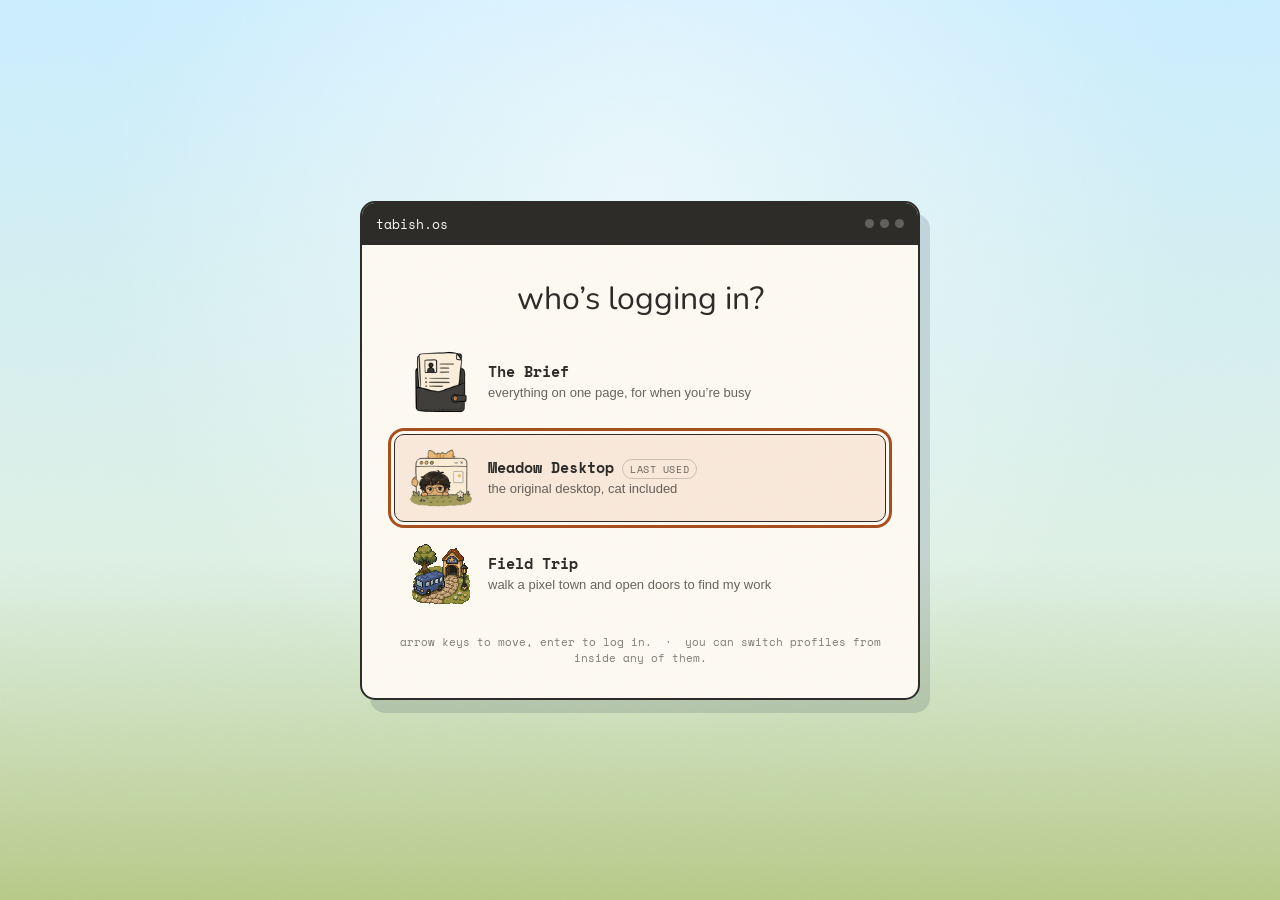
==== commit b8fb9a8e: "Reposition copy: aspiring SWE, CS major with Math minor Leads with "aspiring software engineer" rath" ====
--- a/index.html
+++ b/index.html
@@ -39,7 +39,7 @@
   <link
     href="https://fonts.googleapis.com/css2?family=Architects+Daughter&family=Quicksand:wght@500;600;700&family=Nunito:wght@400;600;700&family=Space+Mono:wght@400;700&display=swap"
     rel="stylesheet" />
-  <link rel="stylesheet" href="css/styles.css?v=20261016-sketchbook" />
+  <link rel="stylesheet" href="css/styles.css?v=20260913-voice2" />
 
   <script type="application/ld+json">
     {
@@ -387,9 +387,9 @@
       if (!validPath || !validMode) window.PortfolioFail('unknown public address');
     })();
   </script>
-  <script src="js/content.js?v=20261016-sketchbook" defer
+  <script src="js/content.js?v=20260913-voice2" defer
     onerror="window.PortfolioFail('the shared content file did not load')"></script>
-  <script src="js/modes.js?v=20261016-sketchbook" defer
+  <script src="js/modes.js?v=20260913-voice2" defer
     onerror="window.PortfolioFail('the profile loader did not load')"></script>
 </body>
 
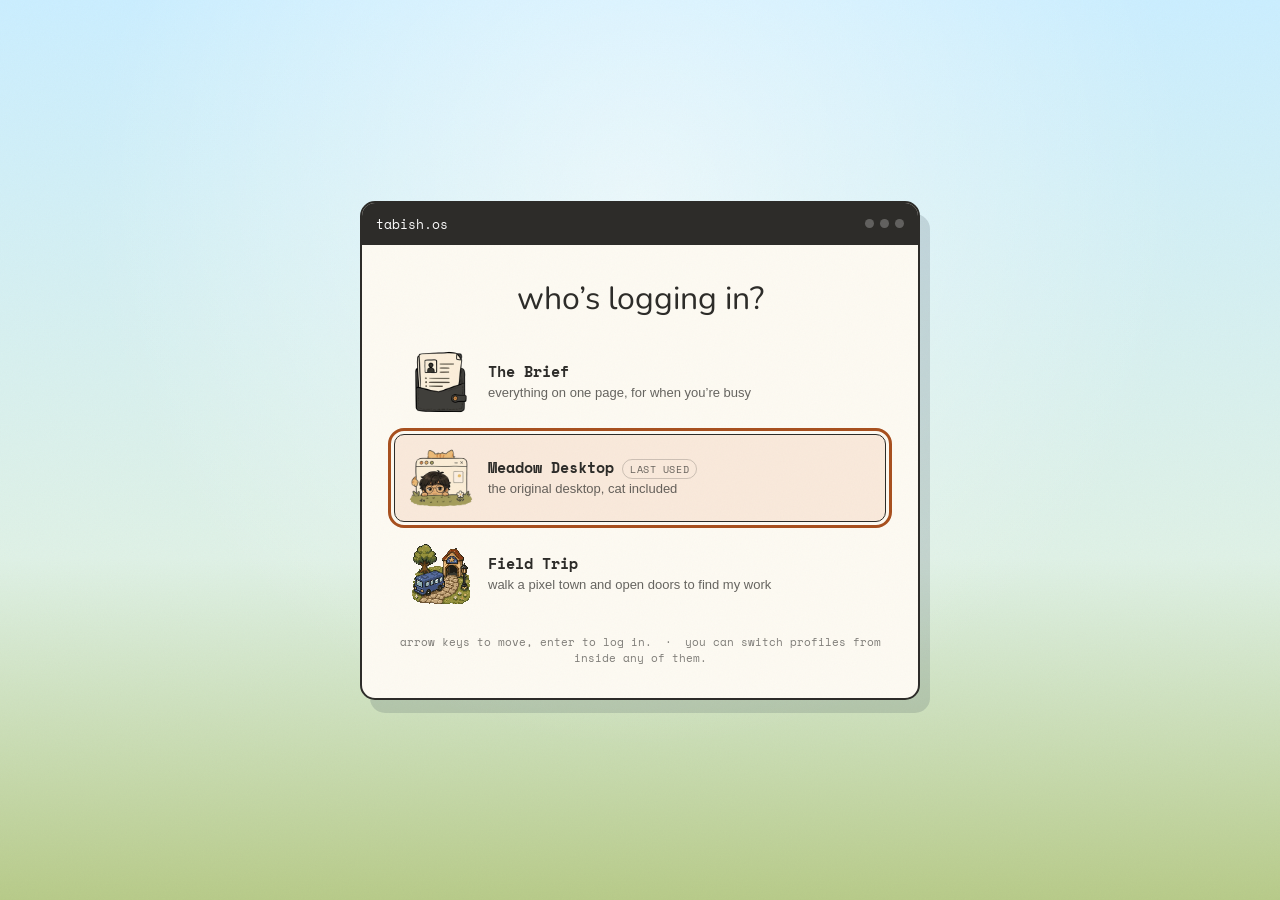
==== commit bea7845a: "Add Vercel Web Analytics Takes just the two script tags from origin/vercel/install-vercel-web-analyt" ====
--- a/index.html
+++ b/index.html
@@ -39,7 +39,7 @@
   <link
     href="https://fonts.googleapis.com/css2?family=Architects+Daughter&family=Quicksand:wght@500;600;700&family=Nunito:wght@400;600;700&family=Space+Mono:wght@400;700&display=swap"
     rel="stylesheet" />
-  <link rel="stylesheet" href="css/styles.css?v=20260913-voice2" />
+  <link rel="stylesheet" href="css/styles.css?v=20261016-sketchbook" />
 
   <script type="application/ld+json">
     {
@@ -55,6 +55,16 @@
       "sameAs": ["https://github.com/TabishNavaid", "https://linkedin.com/in/tabish-navaid"]
     }
   </script>
+
+  <!-- Vercel Web Analytics. The script is served by the platform at deploy
+       time, so /_vercel/insights/script.js 404s on a local http.server and on
+       any other host. That is harmless: it is deferred, nothing on the site
+       reads window.va, and the first-party script guard below only fires on
+       paths containing /js/, which this is not. -->
+  <script>
+    window.va = window.va || function () { (window.vaq = window.vaq || []).push(arguments); };
+  </script>
+  <script defer src="/_vercel/insights/script.js"></script>
 </head>
 
 <body>
@@ -387,9 +397,9 @@
       if (!validPath || !validMode) window.PortfolioFail('unknown public address');
     })();
   </script>
-  <script src="js/content.js?v=20260913-voice2" defer
+  <script src="js/content.js?v=20261016-sketchbook" defer
     onerror="window.PortfolioFail('the shared content file did not load')"></script>
-  <script src="js/modes.js?v=20260913-voice2" defer
+  <script src="js/modes.js?v=20261016-sketchbook" defer
     onerror="window.PortfolioFail('the profile loader did not load')"></script>
 </body>
 
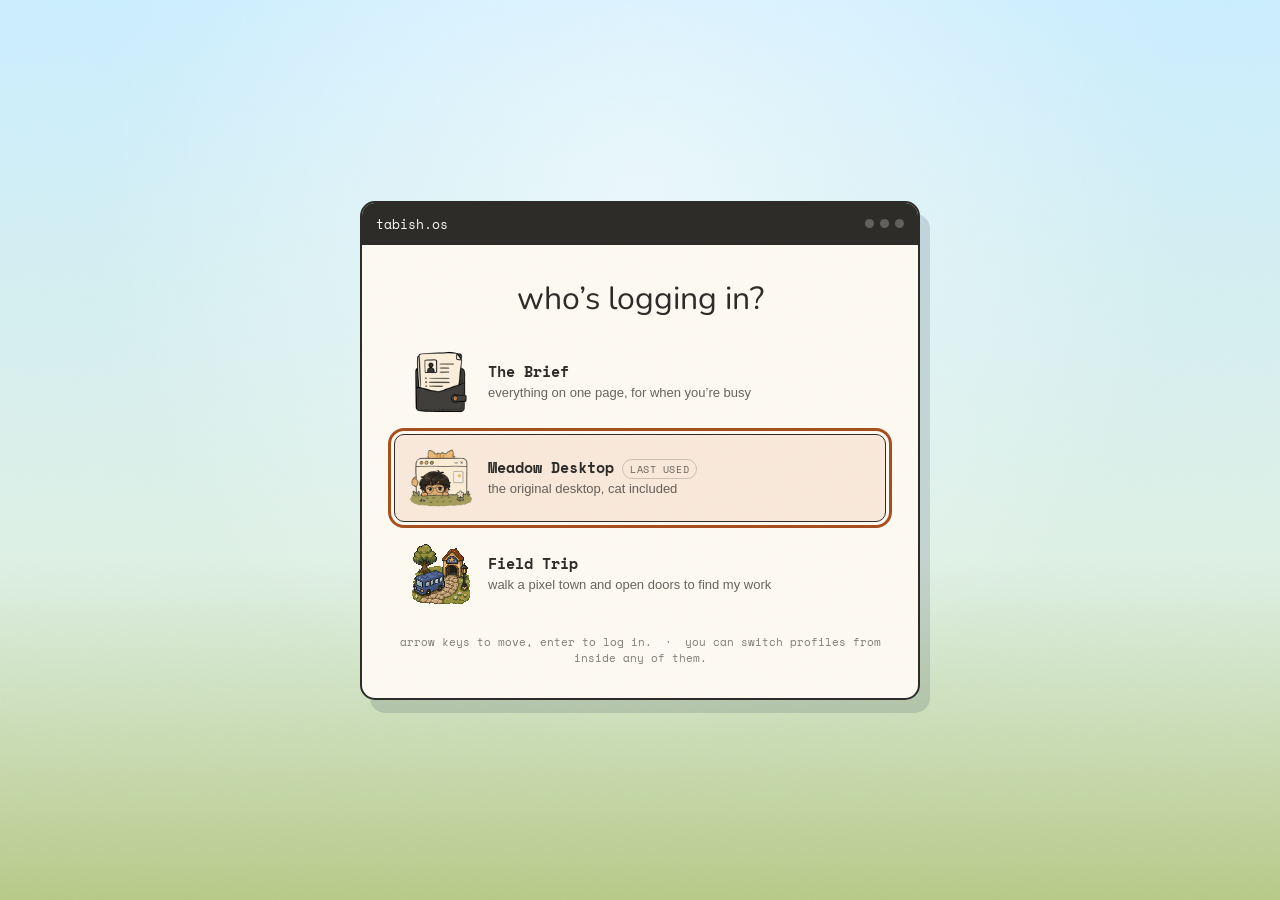
==== commit d2c39206: "Say a few browser games, not the odd one "The odd browser game" reads as an occasional single game. " ====
--- a/index.html
+++ b/index.html
@@ -73,7 +73,7 @@
   <noscript>
     <div class="noscript-card">
       <h1>Tabish Navaid</h1>
-      <p>Aspiring software engineer studying computer science at Whitman College, building web apps and the odd browser game.
+      <p>Aspiring software engineer studying computer science at Whitman College, building web apps and a few browser games.
         The interactive parts of this site need JavaScript, but the links below work without it.</p>
       <p>
         <a href="mailto:tabishnavaid06@gmail.com">tabishnavaid06@gmail.com</a> ·
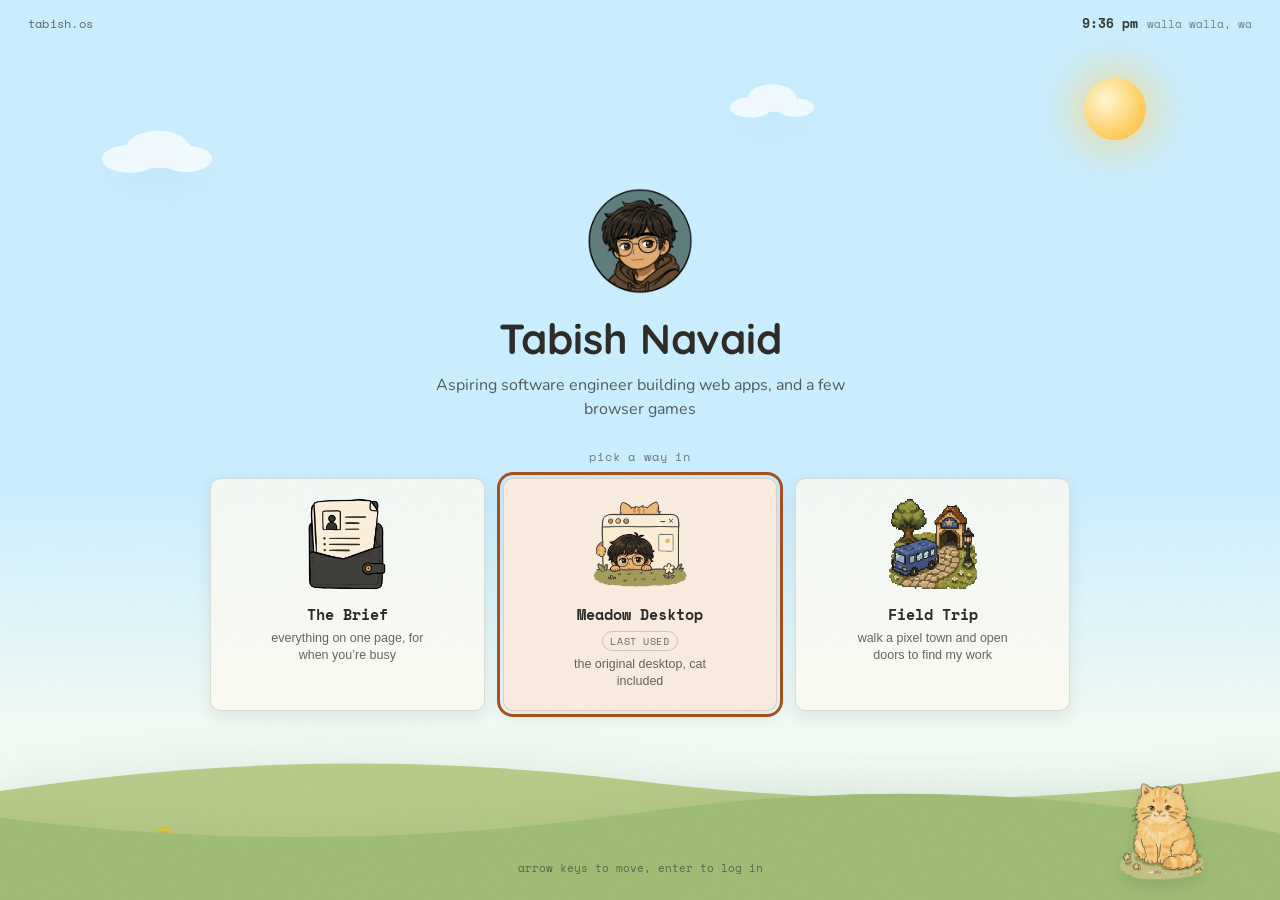
==== commit 0f8be87f: "Chooser: turn it into a lock screen The first screen used to be a small dialog floating in an empty " ====
--- a/index.html
+++ b/index.html
@@ -39,7 +39,7 @@
   <link
     href="https://fonts.googleapis.com/css2?family=Architects+Daughter&family=Quicksand:wght@500;600;700&family=Nunito:wght@400;600;700&family=Space+Mono:wght@400;700&display=swap"
     rel="stylesheet" />
-  <link rel="stylesheet" href="css/styles.css?v=20261016-sketchbook" />
+  <link rel="stylesheet" href="css/styles.css?v=20261016-lockscreen" />
 
   <script type="application/ld+json">
     {
@@ -91,35 +91,90 @@
     <rect width="100%" height="100%" filter="url(#noiseFilter)" />
   </svg>
 
-  <!-- ==================== boot + profile chooser ==================== -->
+  <!-- ==================== lock screen: boot + profile chooser ====================
+       The first screen says who this is before it asks which way in. The
+       wallpaper is Meadow Desktop standing still: the same sky, clouds, hills
+       and cat, built from the same classes and tokens, with nothing to drag
+       and nothing that moves. -->
   <div class="boot" id="boot" hidden>
-    <div class="boot__machine">
-      <div class="boot__bar" aria-hidden="true">
-        <span class="boot__bar-name">tabish.os</span>
-        <span class="boot__dots"><i></i><i></i><i></i></span>
-      </div>
-
-      <div class="boot__screen">
-        <p class="boot__startup" id="bootStartup" aria-hidden="true">
-          <span class="boot__sprout">
-            <svg viewBox="0 0 32 32" aria-hidden="true" focusable="false">
-              <path d="M16 27V12M16 15.5Q10 10 16 10M16 19.5Q22 14 16 14" fill="none" stroke="currentColor"
-                stroke-width="2.6" stroke-linecap="round" stroke-linejoin="round" />
-            </svg>
+
+    <div class="lock__scene" aria-hidden="true">
+      <span class="lock__sun"><span class="sun"></span></span>
+
+      <div class="cloud" style="top:14%; left:8%;">
+        <svg width="112" height="47" viewBox="0 0 120 50" focusable="false">
+          <ellipse cx="30" cy="35" rx="30" ry="15" fill="#fff" />
+          <ellipse cx="60" cy="25" rx="35" ry="20" fill="#fff" />
+          <ellipse cx="90" cy="35" rx="28" ry="14" fill="#fff" />
+        </svg>
+      </div>
+      <div class="cloud" style="top:9%; left:57%;">
+        <svg width="84" height="38" viewBox="0 0 90 40" focusable="false">
+          <ellipse cx="22" cy="28" rx="22" ry="11" fill="#fff" />
+          <ellipse cx="45" cy="18" rx="26" ry="15" fill="#fff" />
+          <ellipse cx="70" cy="28" rx="20" ry="10" fill="#fff" />
+        </svg>
+      </div>
+
+      <!-- the hills take the day fills directly: see .boot in styles.css -->
+      <svg class="grass-layer grass-far" viewBox="0 0 1440 200" preserveAspectRatio="none" focusable="false">
+        <path d="M0,90 Q360,40 720,80 T1440,70 V200 H0 Z" fill="var(--grass-far-day)" />
+      </svg>
+
+      <div class="meadow-deco" style="left:12%;">🌼</div>
+      <div class="meadow-deco" style="left:87%; bottom:7.5%;">🌼</div>
+
+      <svg class="grass-layer grass-near" viewBox="0 0 1440 140" preserveAspectRatio="none" focusable="false">
+        <path d="M0,60 Q360,100 720,55 T1440,75 V140 H0 Z" fill="var(--grass-near-day)" />
+      </svg>
+
+      <picture class="lock__cat">
+        <source type="image/webp" srcset="assets/images/opt/cat-morning-no-music.webp" />
+        <img src="assets/images/cat-morning-no-music.gif" width="300" height="300" alt="" decoding="async" />
+      </picture>
+    </div>
+
+    <div class="lock__bar">
+      <span class="lock__os">tabish.os</span>
+      <span class="lock__clock">
+        <span class="lock__time" id="lockTime"></span>
+        <span class="lock__place">walla walla, wa</span>
+      </span>
+    </div>
+
+    <div class="boot__screen">
+      <p class="boot__startup" id="bootStartup" aria-hidden="true">
+        <span class="boot__sprout">
+          <svg viewBox="0 0 32 32" aria-hidden="true" focusable="false">
+            <path d="M16 27V12M16 15.5Q10 10 16 10M16 19.5Q22 14 16 14" fill="none" stroke="currentColor"
+              stroke-width="2.6" stroke-linecap="round" stroke-linejoin="round" />
+          </svg>
+        </span>
+        <span class="boot__typing">starting up<i class="boot__caret"></i></span>
+      </p>
+
+      <section class="chooser" id="chooser" hidden aria-labelledby="chooserTitle">
+        <div class="lock__panel">
+          <span class="lock__avatar" aria-hidden="true">
+            <picture>
+              <source type="image/webp" srcset="assets/images/opt/about-profile.webp" />
+              <img src="assets/images/opt/about-profile.png" width="560" height="560" alt="" decoding="async" />
+            </picture>
           </span>
-          <span class="boot__typing">starting up<i class="boot__caret"></i></span>
-        </p>
-
-        <section class="chooser" id="chooser" hidden aria-labelledby="chooserTitle">
-          <h1 class="chooser__title" id="chooserTitle">who’s logging in?</h1>
+          <h1 class="lock__name" id="chooserTitle">Tabish Navaid</h1>
+          <!-- filled from PORTFOLIO.profile by modes.js, so the tagline is
+               written in one place like every other fact on the site -->
+          <p class="lock__tagline" id="lockTagline"></p>
+
+          <p class="lock__prompt">pick a way in</p>
+
           <ul class="chooser__list" id="chooserList">
             <li>
               <button class="profile" type="button" data-mode="brief">
                 <span class="profile__avatar" aria-hidden="true">
                   <picture>
                     <source type="image/webp" srcset="assets/images/opt/the-brief.webp" />
-                    <img src="assets/images/opt/the-brief.png" width="360" height="360" alt=""
-                      decoding="async" />
+                    <img src="assets/images/opt/the-brief.png" width="360" height="360" alt="" decoding="async" />
                   </picture>
                 </span>
                 <span class="profile__name">The Brief</span>
@@ -131,8 +186,7 @@
                 <span class="profile__avatar" aria-hidden="true">
                   <picture>
                     <source type="image/webp" srcset="assets/images/opt/meadow-desktop.webp" />
-                    <img src="assets/images/opt/meadow-desktop.png" width="360" height="360" alt=""
-                      decoding="async" />
+                    <img src="assets/images/opt/meadow-desktop.png" width="360" height="360" alt="" decoding="async" />
                   </picture>
                 </span>
                 <span class="profile__name">Meadow Desktop</span>
@@ -144,8 +198,7 @@
                 <span class="profile__avatar" aria-hidden="true">
                   <picture>
                     <source type="image/webp" srcset="assets/images/opt/field-trip.webp" />
-                    <img src="assets/images/opt/field-trip.png" width="360" height="360" alt=""
-                      decoding="async" />
+                    <img src="assets/images/opt/field-trip.png" width="360" height="360" alt="" decoding="async" />
                   </picture>
                 </span>
                 <span class="profile__name">Field Trip</span>
@@ -153,13 +206,12 @@
               </button>
             </li>
           </ul>
-          <p class="chooser__foot">
-            <span id="chooserHint">arrow keys to move, enter to log in.</span>
-            <span class="chooser__foot-sep" aria-hidden="true">·</span>
-            <span>you can switch profiles from inside any of them.</span>
-          </p>
-        </section>
-      </div>
+        </div>
+
+        <p class="chooser__foot">
+          <span id="chooserHint">arrow keys to move, enter to log in</span>
+        </p>
+      </section>
     </div>
   </div>
 
@@ -397,9 +449,9 @@
       if (!validPath || !validMode) window.PortfolioFail('unknown public address');
     })();
   </script>
-  <script src="js/content.js?v=20261016-sketchbook" defer
+  <script src="js/content.js?v=20261016-lockscreen" defer
     onerror="window.PortfolioFail('the shared content file did not load')"></script>
-  <script src="js/modes.js?v=20261016-sketchbook" defer
+  <script src="js/modes.js?v=20261016-lockscreen" defer
     onerror="window.PortfolioFail('the profile loader did not load')"></script>
 </body>
 
--- a/css/styles.css
+++ b/css/styles.css
@@ -254,50 +254,126 @@
 
 html.dark .noise-overlay { opacity: 0.05; mix-blend-mode: overlay; }
 
-/* --- the machine: boot screen and profile chooser ----------------------- */
+/* --- the lock screen: wallpaper, identity, and the three ways in ---------
+
+   This is the first screen, so it says who this is before it asks which way
+   in. The wallpaper is Meadow Desktop standing still, built from the same
+   classes and tokens as the real scene.
+
+   Every colour here is pinned to a *-day token rather than the live one.
+   main.js writes the meadow's current sky, grass, cloud and accent values
+   onto <html> as inline custom properties, and its stop() clears only the
+   `dark` class, not those properties. Leaving the meadow at midnight and
+   hitting switch profile would otherwise hand this screen a night sky with
+   daytime text on it, and a focus ring mixed for a dark background.
+
+   .profile itself is left alone: 404.html renders the same component, and
+   the tile layout below is scoped to #chooserList so that page keeps its
+   rows. */
 
 .boot {
   position: fixed;
   inset: 0;
   z-index: 300;
   display: grid;
-  place-items: center;
-  padding: 20px;
-  background:
-    radial-gradient(circle at 50% 22%, rgba(255, 255, 255, 0.55), transparent 58%),
-    linear-gradient(to bottom, #cbeeff 0%, #dff1e6 62%, #b8cb8a 100%);
+  grid-template-rows: auto minmax(0, 1fr);
+  overflow: hidden;
+  background: linear-gradient(to bottom, var(--sky-top-day) 0%, var(--sky-top-day) 54%, var(--sky-bot-day) 80%, var(--sky-bot-day) 100%);
+  color: var(--win-text-day);
+
+  /* day, whatever the meadow left behind */
+  --accent: var(--accent-day);
+  --accent-ink: #a8501f;
+  --cloud-opacity: 0.72;
+  --night-opacity: 0;
+  --sun-opacity: 1;
+  --sun-scale: 1;
 }
 
 .boot[hidden] { display: none; }
 
-.boot__machine {
-  width: min(560px, 100%);
-  max-height: 100%;
-  border: 2.5px solid #2d2c29;
-  border-radius: var(--radius);
-  background: #fdfaf2;
-  color: #2d2c29;
-  box-shadow: 10px 13px 0 rgba(49, 67, 76, 0.17);
+/* --- wallpaper --- */
+
+.lock__scene {
+  position: absolute;
+  inset: 0;
+  z-index: 0;
   overflow: hidden;
-}
-
-.boot__bar {
+  pointer-events: none;
+}
+
+.lock__sun {
+  position: absolute;
+  top: 8%;
+  right: 10%;
+  width: 74px;
+  height: 74px;
+}
+
+.lock__cat {
+  position: absolute;
+  right: 3.5%;
+  bottom: 0;
+  z-index: 4;
+  display: block;
+  width: clamp(96px, 11vw, 158px);
+  filter: drop-shadow(0 7px 8px rgba(45, 72, 50, 0.15));
+}
+
+.lock__cat img { display: block; width: 100%; height: auto; }
+
+/* --- the menu bar --- */
+
+.lock__bar {
+  position: relative;
+  z-index: 2;
   display: flex;
-  align-items: center;
-  gap: 8px;
-  padding: 11px 14px;
-  background: #2d2c29;
-  color: #fdfdfd;
-  font-family: var(--font-mono);
+  align-items: baseline;
+  justify-content: space-between;
+  gap: 16px;
+  padding: 13px clamp(14px, 3vw, 28px);
+  font-family: var(--font-mono);
+  font-size: 12px;
+  color: rgba(45, 44, 41, 0.7);
+}
+
+.lock__os { letter-spacing: 0.02em; }
+.lock__clock { display: flex; align-items: baseline; gap: 9px; }
+
+.lock__time {
   font-size: 13px;
-}
-
-.boot__dots { display: flex; gap: 6px; margin-left: auto; }
-.boot__dots i { width: 9px; height: 9px; border-radius: 50%; background: rgba(255, 255, 255, 0.25); }
-
-.boot__screen { padding: clamp(20px, 4vw, 32px); }
+  font-weight: 700;
+  color: rgba(45, 44, 41, 0.92);
+  font-variant-numeric: tabular-nums;
+}
+
+.lock__time:empty { display: none; }
+.lock__place { font-size: 11px; opacity: 0.8; }
+
+/* --- the panel: avatar, name, tagline, tiles --- */
+
+/* One cell, holding either the boot line or the chooser. The column is
+   written as minmax(0, 1fr) rather than left to the auto that place-items
+   would give it. Both measure the same here, because the tile row carries
+   width:100% as well as a max-width and so cannot push the column past the
+   container; this is belt and braces against an auto column being sized to
+   its item's max-content, which is the usual way a layout like this ends up
+   wider than the phone it is on. */
+.boot__screen {
+  position: relative;
+  z-index: 2;
+  display: grid;
+  grid-template-columns: minmax(0, 1fr);
+  grid-template-rows: minmax(0, 1fr);
+  min-height: 0;
+  padding: 0 clamp(14px, 4vw, 32px);
+  overflow-y: auto;
+}
+
+.boot__screen > * { grid-area: 1 / 1; min-width: 0; }
 
 .boot__startup {
+  align-self: center;
   display: flex;
   align-items: center;
   justify-content: center;
@@ -326,7 +402,17 @@
 
 @keyframes boot-blink { 0%, 49% { opacity: 1; } 50%, 100% { opacity: 0; } }
 
-.chooser { animation: boot-in 0.34s cubic-bezier(0.22, 1, 0.36, 1); }
+/* the identity block sits in the middle, the hint stays at the bottom */
+.chooser {
+  display: grid;
+  grid-template-rows: minmax(0, 1fr) auto;
+  grid-template-columns: minmax(0, 1fr);
+  justify-items: center;
+  min-width: 0;
+  padding-bottom: clamp(12px, 3vh, 24px);
+  animation: boot-in 0.34s cubic-bezier(0.22, 1, 0.36, 1);
+}
+
 .chooser[hidden] { display: none; }
 
 @keyframes boot-in {
@@ -334,22 +420,64 @@
   to { opacity: 1; transform: none; }
 }
 
-.chooser__title {
-  margin: 0 0 4px;
-  font-family: var(--font-body);
-  font-weight: 400;
-  font-size: clamp(24px, 4.6vw, 32px);
+.lock__panel {
+  display: grid;
+  grid-template-columns: minmax(0, 1fr);
+  justify-items: center;
+  align-content: center;
+  width: 100%;
+  min-width: 0;
+  padding: clamp(10px, 2vh, 22px) 0;
+}
+
+.lock__avatar {
+  display: block;
+  width: clamp(88px, 11vw, 120px);
+  aspect-ratio: 1;
+}
+
+.lock__avatar picture { display: block; width: 100%; height: 100%; }
+.lock__avatar img { display: block; width: 100%; height: 100%; object-fit: contain; }
+
+.lock__name {
+  margin: 14px 0 0;
+  font-family: var(--font-display);
+  font-weight: 700;
+  font-size: clamp(27px, 4.4vw, 42px);
+  line-height: 1.15;
   text-align: center;
 }
+
+.lock__tagline {
+  max-width: 44ch;
+  margin: 9px 0 0;
+  font-size: clamp(13.5px, 1.4vw, 16px);
+  line-height: 1.5;
+  text-align: center;
+  opacity: 0.76;
+}
+
+.lock__prompt {
+  margin: clamp(16px, 3vh, 28px) 0 0;
+  font-family: var(--font-mono);
+  font-size: 11.5px;
+  letter-spacing: 0.07em;
+  opacity: 0.6;
+}
+
+/* --- the three tiles --- */
 
 .chooser__list {
   display: flex;
-  flex-direction: column;
-  gap: 8px;
-  margin: 18px 0 0;
+  gap: clamp(9px, 1.5vw, 18px);
+  width: 100%;
+  max-width: 860px;
+  margin: 13px 0 0;
   padding: 0;
   list-style: none;
 }
+
+.chooser__list > li { display: flex; flex: 1 1 0; min-width: 0; }
 
 .profile {
   display: grid;
@@ -371,10 +499,9 @@
 .profile:focus-visible { border-color: #2d2c29; background: color-mix(in srgb, #d96e34 12%, #fdfaf2); }
 .profile:active { transform: translateY(1px); }
 
-/* Three drawn icons in three different hands — a doodle, a wallet, a pixel
-   street. No tile: they sit straight on the paper, which is what the rest of
-   the site does with its art, and it lets them be drawn a size larger in the
-   same row. */
+/* Three drawn icons in three different hands: a doodle, a wallet, a pixel
+   street. No tile behind them: they sit straight on the paper, which is what
+   the rest of the site does with its art. */
 .profile__avatar {
   grid-row: span 2;
   display: grid;
@@ -422,24 +549,86 @@
   white-space: nowrap;
 }
 
+/* On the lock screen the same component stands up as a card, like an account
+   on a login screen. Scoped to #chooserList so 404.html keeps its rows. */
+#chooserList .profile {
+  grid-template-columns: minmax(0, 1fr);
+  align-content: start;
+  justify-items: center;
+  gap: 0;
+  padding: 17px 13px 19px;
+  border-color: rgba(45, 44, 41, 0.14);
+  background: color-mix(in srgb, #fdfaf2 80%, transparent);
+  box-shadow: 0 6px 16px rgba(49, 67, 76, 0.1);
+  text-align: center;
+}
+
+#chooserList .profile:hover,
+#chooserList .profile:focus-visible { background: color-mix(in srgb, #d96e34 10%, #fdfaf2); }
+
+#chooserList .profile__avatar {
+  grid-row: auto;
+  width: clamp(68px, 7.6vw, 96px);
+  height: clamp(68px, 7.6vw, 96px);
+}
+
+#chooserList .profile__name { align-self: auto; margin-top: 11px; }
+#chooserList .profile__sub { align-self: auto; max-width: 25ch; margin-top: 5px; font-size: 12.5px; }
+
+/* the badge drops under the name rather than running off a centred tile */
+#chooserList .profile.is-last .profile__name::after {
+  display: block;
+  width: fit-content;
+  margin: 6px auto 0;
+}
+
 .chooser__foot {
-  margin: 16px 0 0;
+  margin: 14px 0 0;
   font-family: var(--font-mono);
   font-size: 11px;
   text-align: center;
   opacity: 0.6;
 }
 
-.chooser__foot-sep { margin: 0 6px; }
-
+/* --- phones: the tiles become rows again --- */
+
+@media (max-width: 619.98px) {
+  .chooser__list { flex-direction: column; gap: 8px; max-width: 430px; }
+  .chooser__list > li { flex: 0 0 auto; }
+
+  #chooserList .profile {
+    grid-template-columns: 58px minmax(0, 1fr);
+    align-content: center;
+    justify-items: start;
+    gap: 2px 13px;
+    padding: 10px 13px;
+    text-align: left;
+  }
+
+  #chooserList .profile__avatar { grid-row: span 2; width: 58px; height: 58px; }
+  #chooserList .profile__name { align-self: end; margin-top: 0; }
+  #chooserList .profile__sub { align-self: start; max-width: none; margin-top: 0; }
+
+  #chooserList .profile.is-last .profile__name::after {
+    display: inline;
+    width: auto;
+    margin: 0 0 0 8px;
+  }
+
+  .lock__cat { width: 92px; right: 2%; }
+  .lock__sun { width: 58px; height: 58px; top: 6%; right: 8%; }
+  .lock__name { margin-top: 12px; }
+}
+
+/* 404.html's rows, which are the same component on a narrower page. The
+   lock screen's own tiles are handled above and are scoped harder, so they
+   are not touched by this. */
 @media (max-width: 420px) {
-  .boot__screen { padding: 18px 14px 20px; }
   .profile { grid-template-columns: 54px minmax(0, 1fr); gap: 2px 11px; padding: 10px; }
   .lost__list .profile { grid-template-columns: 54px minmax(0, 1fr) auto; }
   .profile__avatar { width: 54px; height: 54px; }
   .profile__sub { font-size: 12px; }
   .profile.is-last .profile__name::after { display: block; width: max-content; margin: 3px 0 0; }
-  .chooser__foot-sep, .chooser__foot span:last-child { display: none; }
 }
 
 @media (max-height: 620px) {
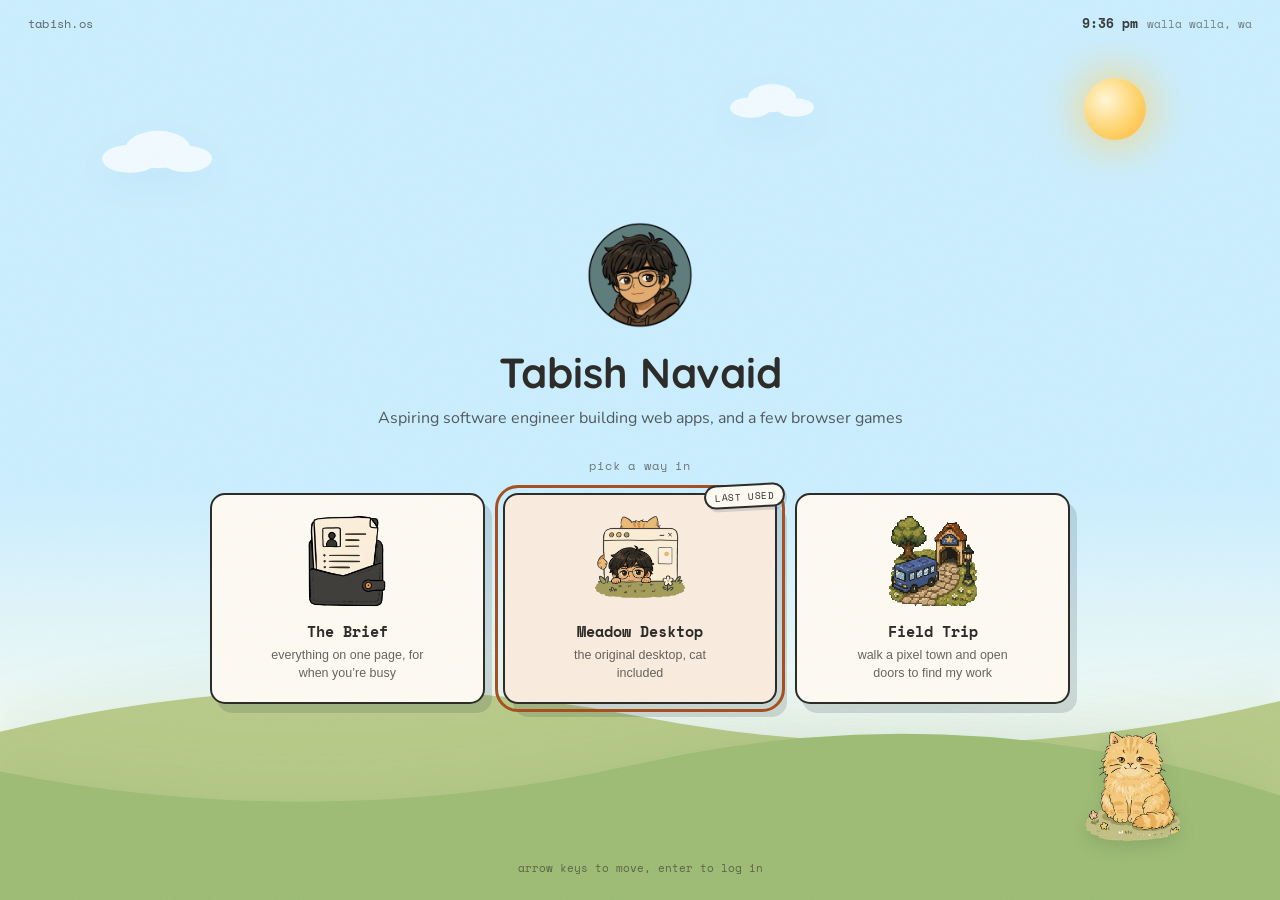
==== commit c85bd3de: "Lock screen: ink tiles, grounded meadow The tiles were the one thing on the site drawn like a web ap" ====
--- a/index.html
+++ b/index.html
@@ -39,7 +39,7 @@
   <link
     href="https://fonts.googleapis.com/css2?family=Architects+Daughter&family=Quicksand:wght@500;600;700&family=Nunito:wght@400;600;700&family=Space+Mono:wght@400;700&display=swap"
     rel="stylesheet" />
-  <link rel="stylesheet" href="css/styles.css?v=20261016-lockscreen" />
+  <link rel="stylesheet" href="css/styles.css?v=20261017-inktiles" />
 
   <script type="application/ld+json">
     {
@@ -449,9 +449,9 @@
       if (!validPath || !validMode) window.PortfolioFail('unknown public address');
     })();
   </script>
-  <script src="js/content.js?v=20261016-lockscreen" defer
+  <script src="js/content.js?v=20261017-inktiles" defer
     onerror="window.PortfolioFail('the shared content file did not load')"></script>
-  <script src="js/modes.js?v=20261016-lockscreen" defer
+  <script src="js/modes.js?v=20261017-inktiles" defer
     onerror="window.PortfolioFail('the profile loader did not load')"></script>
 </body>
 
--- a/css/styles.css
+++ b/css/styles.css
@@ -288,6 +288,10 @@
   --night-opacity: 0;
   --sun-opacity: 1;
   --sun-scale: 1;
+  /* main.js lengthens these as the sun gets low, and leaves them behind */
+  --shadow-x: 10px;
+  --shadow-y: 13px;
+  --scene-shadow: rgba(49, 67, 76, 0.17);
 }
 
 .boot[hidden] { display: none; }
@@ -472,7 +476,7 @@
   gap: clamp(9px, 1.5vw, 18px);
   width: 100%;
   max-width: 860px;
-  margin: 13px 0 0;
+  margin: 19px 0 0;
   padding: 0;
   list-style: none;
 }
@@ -549,22 +553,45 @@
   white-space: nowrap;
 }
 
-/* On the lock screen the same component stands up as a card, like an account
-   on a login screen. Scoped to #chooserList so 404.html keeps its rows. */
+/* On the lock screen the same component stands up as an account tile. It is
+   drawn the way the old chooser window was and the way the meadow's windows
+   still are: a 2.5px ink outline and a hard offset shadow with no blur, in
+   the same colour. Scoped to #chooserList so 404.html keeps its rows. */
 #chooserList .profile {
+  --tile-shadow-x: 7px;
+  --tile-shadow-y: 9px;
+
+  position: relative;
   grid-template-columns: minmax(0, 1fr);
   align-content: start;
   justify-items: center;
   gap: 0;
-  padding: 17px 13px 19px;
-  border-color: rgba(45, 44, 41, 0.14);
-  background: color-mix(in srgb, #fdfaf2 80%, transparent);
-  box-shadow: 0 6px 16px rgba(49, 67, 76, 0.1);
+  padding: 18px 13px 20px;
+  border: 2.5px solid #2d2c29;
+  border-radius: var(--radius);
+  background: #fdfaf2;
+  box-shadow: var(--tile-shadow-x) var(--tile-shadow-y) 0 var(--scene-shadow);
   text-align: center;
-}
-
-#chooserList .profile:hover,
-#chooserList .profile:focus-visible { background: color-mix(in srgb, #d96e34 10%, #fdfaf2); }
+  transition: background 0.18s ease, box-shadow 0.2s ease, transform 0.14s ease;
+}
+
+/* the shadow lengthens as if the tile had lifted off the paper */
+#chooserList .profile:is(:hover, :focus-visible) {
+  --tile-shadow-x: 10px;
+  --tile-shadow-y: 13px;
+  background: color-mix(in srgb, #d96e34 10%, #fdfaf2);
+}
+
+#chooserList .profile:active { --tile-shadow-x: 5px; --tile-shadow-y: 6px; }
+
+/* The ring stands further off here than the site's default 3px. A tile now
+   has its own 2.5px ink border, and at the default offset the orange sits
+   right against it and the two read as one thick brown line. A wider gap
+   puts sky between them, so the ring is legible as a ring. */
+#chooserList .profile:focus-visible { outline-offset: 5px; }
+
+/* and the drawing on it lifts a few pixels rather than swelling */
+#chooserList .profile:is(:hover, :focus-visible) .profile__avatar { transform: translateY(-4px); }
 
 #chooserList .profile__avatar {
   grid-row: auto;
@@ -575,11 +602,20 @@
 #chooserList .profile__name { align-self: auto; margin-top: 11px; }
 #chooserList .profile__sub { align-self: auto; max-width: 25ch; margin-top: 5px; font-size: 12.5px; }
 
-/* the badge drops under the name rather than running off a centred tile */
+/* Out of the text flow and pinned to the corner like a sticker, so all three
+   tiles hold exactly the same rows and come out the same height. It stays the
+   same ::after carrying the same words, so it is announced as it was. */
 #chooserList .profile.is-last .profile__name::after {
-  display: block;
-  width: fit-content;
-  margin: 6px auto 0;
+  position: absolute;
+  top: -11px;
+  right: -10px;
+  margin: 0;
+  padding: 3px 9px;
+  border: 2px solid #2d2c29;
+  background: #fdfaf2;
+  box-shadow: 2px 3px 0 var(--scene-shadow);
+  opacity: 1;
+  transform: rotate(-3deg);
 }
 
 .chooser__foot {
@@ -588,6 +624,36 @@
   font-size: 11px;
   text-align: center;
   opacity: 0.6;
+}
+
+/* --- desktop: the meadow takes a third of the screen ---------------------
+   The hills are grown only here. .grass-far and .grass-near are the meadow's
+   own classes and Meadow Desktop draws its own scene with them, so the taller
+   values are scoped to .lock__scene; the phone layout keeps the shorter
+   originals. */
+
+@media (min-width: 620px) {
+  .lock__scene .grass-far { height: 34%; }
+  .lock__scene .grass-near { height: 25%; }
+
+  /* sitting up on the near hill rather than down at the frame's edge */
+  .lock__cat { bottom: 4%; right: 5%; width: clamp(118px, 12.5vw, 172px); }
+
+  /* The column drops toward the horizon so the tiles meet the grass instead
+     of leaving a band of empty sky under them. */
+  .lock__panel { padding-top: clamp(18px, 5vh, 64px); }
+
+  /* one line at 1440 and at 1280, and balanced rather than ragged below that */
+  .lock__tagline { max-width: 560px; text-wrap: balance; }
+}
+
+@media (min-width: 620px) and (max-height: 860px) {
+  .lock__panel { padding-top: clamp(6px, 2vh, 26px); }
+  .lock__avatar { width: clamp(80px, 11vh, 104px); }
+  .lock__name { margin-top: 10px; font-size: clamp(26px, 3.4vw, 36px); }
+  .lock__tagline { margin-top: 7px; }
+  .lock__prompt { margin-top: clamp(10px, 2vh, 20px); }
+  .chooser__list { margin-top: 15px; }
 }
 
 /* --- phones: the tiles become rows again --- */
@@ -609,11 +675,24 @@
   #chooserList .profile__name { align-self: end; margin-top: 0; }
   #chooserList .profile__sub { align-self: start; max-width: none; margin-top: 0; }
 
+  /* Back in the text flow on a row, where there is width for it beside the
+     name. The desktop rule pins it to the corner as a sticker, so every one
+     of those properties has to come back off here. */
   #chooserList .profile.is-last .profile__name::after {
+    position: static;
     display: inline;
     width: auto;
     margin: 0 0 0 8px;
+    padding: 2px 7px;
+    border: 1px solid rgba(45, 44, 41, 0.3);
+    background: none;
+    box-shadow: none;
+    opacity: 0.7;
+    transform: none;
   }
+
+  /* the tiles keep the ink and the hard shadow, but not the desktop spacing */
+  .chooser__list { margin-top: 13px; }
 
   .lock__cat { width: 92px; right: 2%; }
   .lock__sun { width: 58px; height: 58px; top: 6%; right: 8%; }
@@ -2341,7 +2420,8 @@
   .profile-peek img { animation: none !important; }
 
   .profile:hover .profile__avatar,
-  .profile:focus-visible .profile__avatar { transform: none; }
+  .profile:focus-visible .profile__avatar,
+  #chooserList .profile:is(:hover, :focus-visible) .profile__avatar { transform: none; }
 
   .celestial { transition: none !important; }
 }
